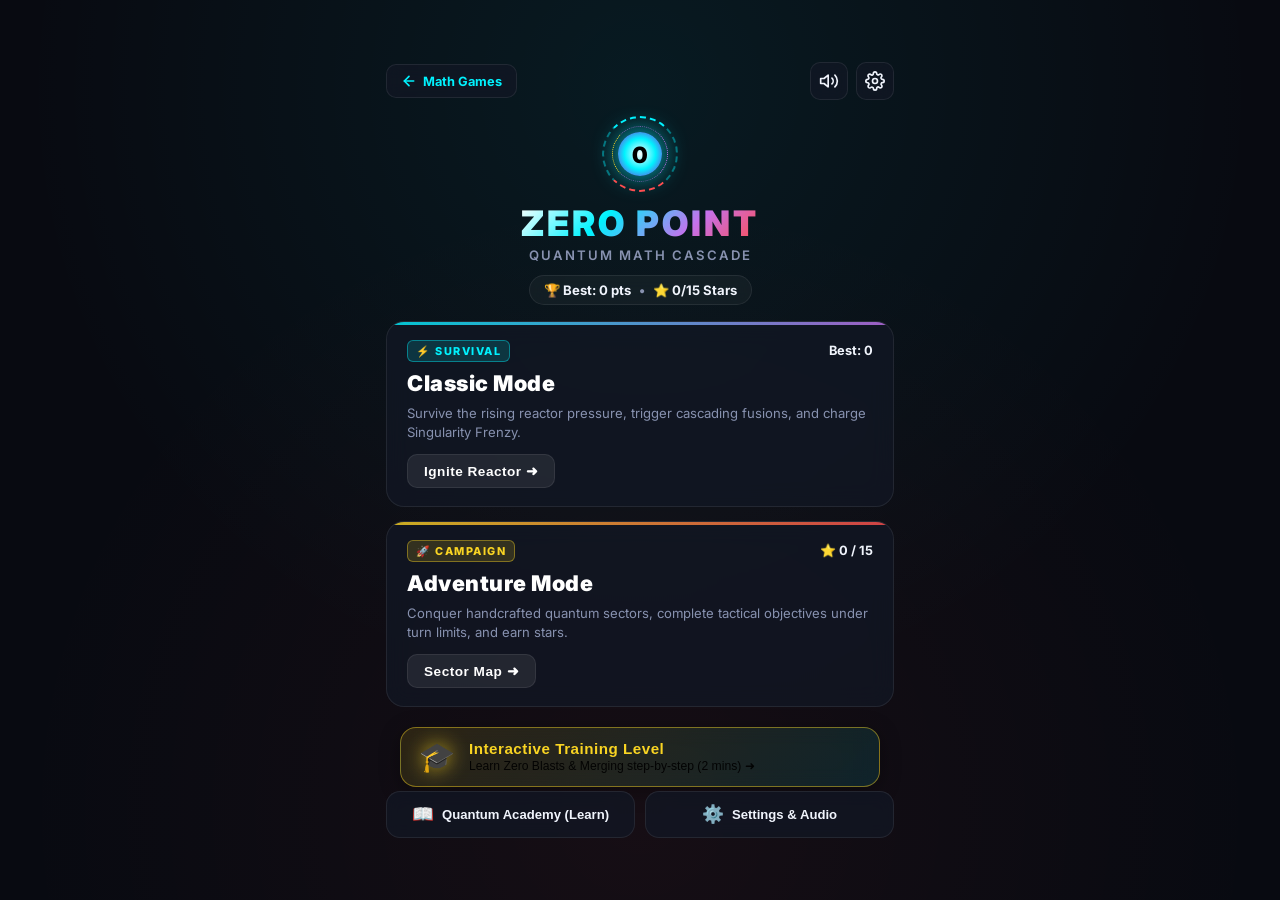
==== zero-point/index.html @ ff1780ac "Add interactive step-by-step tutorial level and entry points" ====
<!DOCTYPE html>
<html lang="en">
<head>
    <meta charset="UTF-8">
    <meta name="viewport" content="width=device-width, initial-scale=1.0, maximum-scale=1.0, user-scalable=no">
    <title>ZERO POINT — Quantum Math Cascade</title>
    <link rel="stylesheet" href="style.css">
    <link rel="preconnect" href="https://fonts.googleapis.com">
    <link rel="preconnect" href="https://fonts.gstatic.com" crossorigin>
    <link href="https://fonts.googleapis.com/css2?family=Inter:wght@400;600;700;800;900&display=swap" rel="stylesheet">
</head>
<body>
    <div id="game-root">
        <!-- ========================================== -->
        <!-- SCREEN 1: HOME (Title Gateway & Mode Select) -->
        <!-- ========================================== -->
        <section id="screen-home" class="screen-view active">
            <header class="home-topbar">
                <a href="../index.html" class="btn-portal" title="Return to All Math Games">
                    <svg width="16" height="16" viewBox="0 0 24 24" fill="none" stroke="currentColor" stroke-width="2.5" stroke-linecap="round" stroke-linejoin="round">
                        <line x1="19" y1="12" x2="5" y2="12"></line>
                        <polyline points="12 19 5 12 12 5"></polyline>
                    </svg>
                    <span>Math Games</span>
                </a>
                <div class="home-top-controls">
                    <button id="btn-home-sound" class="btn-icon" aria-label="Toggle Sound" title="Sound Mute/Unmute">
                        <svg class="icon-sound-on" width="20" height="20" viewBox="0 0 24 24" fill="none" stroke="currentColor" stroke-width="2" stroke-linecap="round" stroke-linejoin="round">
                            <polygon points="11 5 6 9 2 9 2 15 6 15 11 19 11 5"></polygon>
                            <path d="M19.07 4.93a10 10 0 0 1 0 14.14M15.54 8.46a5 5 0 0 1 0 7.07"></path>
                        </svg>
                        <svg class="icon-sound-off" width="20" height="20" viewBox="0 0 24 24" fill="none" stroke="currentColor" stroke-width="2" stroke-linecap="round" stroke-linejoin="round" style="display: none;">
                            <polygon points="11 5 6 9 2 9 2 15 6 15 11 19 11 5"></polygon>
                            <line x1="23" y1="9" x2="17" y2="15"></line>
                            <line x1="17" y1="9" x2="23" y2="15"></line>
                        </svg>
                    </button>
                    <button id="btn-home-settings" class="btn-icon" aria-label="Settings" title="Settings">
                        <svg width="20" height="20" viewBox="0 0 24 24" fill="none" stroke="currentColor" stroke-width="2" stroke-linecap="round" stroke-linejoin="round">
                            <circle cx="12" cy="12" r="3"></circle>
                            <path d="M19.4 15a1.65 1.65 0 0 0 .33 1.82l.06.06a2 2 0 0 1 0 2.83 2 2 0 0 1-2.83 0l-.06-.06a1.65 1.65 0 0 0-1.82-.33 1.65 1.65 0 0 0-1 1.51V21a2 2 0 0 1-2 2 2 2 0 0 1-2-2v-.09A1.65 1.65 0 0 0 9 19.4a1.65 1.65 0 0 0-1.82.33l-.06.06a2 2 0 0 1-2.83 0 2 2 0 0 1 0-2.83l.06-.06a1.65 1.65 0 0 0 .33-1.82 1.65 1.65 0 0 0-1.51-1H3a2 2 0 0 1-2-2 2 2 0 0 1 2-2h.09A1.65 1.65 0 0 0 4.6 9a1.65 1.65 0 0 0-.33-1.82l-.06-.06a2 2 0 0 1 0-2.83 2 2 0 0 1 2.83 0l.06.06a1.65 1.65 0 0 0 1.82.33H9a1.65 1.65 0 0 0 1-1.51V3a2 2 0 0 1 2-2 2 2 0 0 1 2 2v.09a1.65 1.65 0 0 0 1 1.51 1.65 1.65 0 0 0 1.82-.33l.06-.06a2 2 0 0 1 2.83 0 2 2 0 0 1 0 2.83l-.06.06a1.65 1.65 0 0 0-.33 1.82V9a1.65 1.65 0 0 0 1.51 1H21a2 2 0 0 1 2 2 2 2 0 0 1-2 2h-.09a1.65 1.65 0 0 0-1.51 1z"></path>
                        </svg>
                    </button>
                </div>
            </header>

            <div class="home-hero">
                <div class="reactor-core-orb">
                    <div class="orb-ring ring-1"></div>
                    <div class="orb-ring ring-2"></div>
                    <div class="orb-core">0</div>
                </div>
                <h1 class="home-title">ZERO POINT</h1>
                <p class="home-tagline">Quantum Math Cascade</p>
                <div class="career-pill">
                    <span id="home-best-pill">🏆 Best: 0 pts</span>
                    <span class="pill-divider">•</span>
                    <span id="home-stars-pill">⭐ 0/15 Stars</span>
                </div>
            </div>

            <!-- Mode Selection Cards -->
            <div class="mode-cards-container">
                <div class="mode-card mode-classic" id="card-play-classic">
                    <div class="mode-header">
                        <span class="mode-badge badge-classic">⚡ SURVIVAL</span>
                        <span id="home-card-highscore" class="mode-stat">Best: 0</span>
                    </div>
                    <h2 class="mode-title">Classic Mode</h2>
                    <p class="mode-desc">Survive the rising reactor pressure, trigger cascading fusions, and charge Singularity Frenzy.</p>
                    <button class="btn-mode-action">Ignite Reactor ➜</button>
                </div>

                <div class="mode-card mode-adventure" id="card-play-adventure">
                    <div class="mode-header">
                        <span class="mode-badge badge-adventure">🚀 CAMPAIGN</span>
                        <span id="home-card-stars" class="mode-stat">⭐ 0 / 15</span>
                    </div>
                    <h2 class="mode-title">Adventure Mode</h2>
                    <p class="mode-desc">Conquer handcrafted quantum sectors, complete tactical objectives under turn limits, and earn stars.</p>
                    <button class="btn-mode-action">Sector Map ➜</button>
                </div>
            </div>

            <!-- Interactive Tutorial Banner -->
            <button id="btn-home-tutorial" class="btn-tutorial-banner">
                <span class="tutorial-banner-icon">🎓</span>
                <div class="tutorial-banner-text">
                    <span class="tutorial-banner-title">Interactive Training Level</span>
                    <span class="tutorial-banner-sub">Learn Zero Blasts & Merging step-by-step (2 mins) ➜</span>
                </div>
            </button>

            <!-- Secondary Actions -->
            <div class="home-bottom-actions">
                <button id="btn-open-codex" class="btn-nav">
                    <span class="btn-nav-icon">📖</span>
                    <span>Quantum Academy (Learn)</span>
                </button>
                <button id="btn-open-settings" class="btn-nav">
                    <span class="btn-nav-icon">⚙️</span>
                    <span>Settings & Audio</span>
                </button>
            </div>
        </section>

        <!-- ========================================== -->
        <!-- SCREEN 2: ADVENTURE MODE (Sector & Levels) -->
        <!-- ========================================== -->
        <section id="screen-adventure-map" class="screen-view">
            <header class="adv-header">
                <button id="btn-adv-to-home" class="btn-icon" title="Back to Home">
                    <svg width="20" height="20" viewBox="0 0 24 24" fill="none" stroke="currentColor" stroke-width="2.5" stroke-linecap="round" stroke-linejoin="round">
                        <line x1="19" y1="12" x2="5" y2="12"></line>
                        <polyline points="12 19 5 12 12 5"></polyline>
                    </svg>
                </button>
                <div class="adv-title-group">
                    <span class="adv-sector-badge">CAMPAIGN MAP</span>
                    <h2>Sector 1: Subatomic Genesis</h2>
                </div>
                <div class="adv-total-stars" id="adv-header-stars">⭐ 0 / 15</div>
            </header>

            <div class="levels-scroll-container">
                <div class="levels-grid" id="adventure-levels-grid">
                    <!-- Populated dynamically by game.js -->
                </div>
            </div>
        </section>

        <!-- ========================================== -->
        <!-- SCREEN 3: GAMEPLAY ARENA (Classic/Adventure)-->
        <!-- ========================================== -->
        <section id="screen-game" class="screen-view">
            <div id="app">
                <!-- Header -->
                <header>
                    <div class="brand">
                        <h1 id="game-mode-display">ZERO POINT</h1>
                        <span class="tagline" id="game-mode-sub">Quantum Math Cascade</span>
                    </div>
                    <div class="header-controls">
                        <button id="btn-pause" class="btn-icon" aria-label="Pause Game" title="Pause Game [Esc]">
                            <svg width="20" height="20" viewBox="0 0 24 24" fill="none" stroke="currentColor" stroke-width="2" stroke-linecap="round" stroke-linejoin="round">
                                <rect x="6" y="4" width="4" height="16"></rect>
                                <rect x="14" y="4" width="4" height="16"></rect>
                            </svg>
                        </button>
                        <button id="btn-sound" class="btn-icon" aria-label="Toggle Sound" title="Sound Mute/Unmute">
                            <svg class="icon-sound-on" width="20" height="20" viewBox="0 0 24 24" fill="none" stroke="currentColor" stroke-width="2" stroke-linecap="round" stroke-linejoin="round">
                                <polygon points="11 5 6 9 2 9 2 15 6 15 11 19 11 5"></polygon>
                                <path d="M19.07 4.93a10 10 0 0 1 0 14.14M15.54 8.46a5 5 0 0 1 0 7.07"></path>
                            </svg>
                            <svg class="icon-sound-off" width="20" height="20" viewBox="0 0 24 24" fill="none" stroke="currentColor" stroke-width="2" stroke-linecap="round" stroke-linejoin="round" style="display: none;">
                                <polygon points="11 5 6 9 2 9 2 15 6 15 11 19 11 5"></polygon>
                                <line x1="23" y1="9" x2="17" y2="15"></line>
                                <line x1="17" y1="9" x2="23" y2="15"></line>
                            </svg>
                        </button>
                        <button id="btn-fullscreen" class="btn-icon" aria-label="Toggle Fullscreen" title="Toggle Fullscreen / Expand">
                            <svg id="icon-expand" width="20" height="20" viewBox="0 0 24 24" fill="none" stroke="currentColor" stroke-width="2" stroke-linecap="round" stroke-linejoin="round">
                                <path d="M8 3H5a2 2 0 0 0-2 2v3m18 0V5a2 2 0 0 0-2-2h-3m0 18h3a2 2 0 0 0 2-2v-3M3 16v3a2 2 0 0 0 2 2h3"></path>
                            </svg>
                            <svg id="icon-compress" width="20" height="20" viewBox="0 0 24 24" fill="none" stroke="currentColor" stroke-width="2" stroke-linecap="round" stroke-linejoin="round" style="display: none;">
                                <path d="M8 3v3a2 2 0 0 1-2 2H3m18 0h-3a2 2 0 0 1-2-2V3m0 18v-3a2 2 0 0 1 2-2h3M3 16h3a2 2 0 0 1 2 2v3"></path>
                            </svg>
                        </button>
                        <button id="btn-restart" class="btn-icon" aria-label="Restart Game" title="Restart">
                            <svg width="20" height="20" viewBox="0 0 24 24" fill="none" stroke="currentColor" stroke-width="2" stroke-linecap="round" stroke-linejoin="round">
                                <polyline points="23 4 23 10 17 10"></polyline>
                                <polyline points="1 20 1 14 7 14"></polyline>
                                <path d="M3.51 9a9 9 0 0 1 14.85-3.36L23 10M1 14l4.64 4.36A9 9 0 0 0 20.49 15"></path>
                            </svg>
                        </button>
                    </div>
                </header>

                <!-- Stats Bar -->
                <div class="stats-bar">
                    <div class="stat-pill">
                        <span class="label">Score</span>
                        <span id="score-val" class="value">0</span>
                    </div>
                    <div class="stat-pill" id="stat-pill-best">
                        <span class="label" id="best-label">Best</span>
                        <span id="best-val" class="value">0</span>
                    </div>
                    <div class="stat-pill combo">
                        <span class="label">Cascade</span>
                        <span id="combo-val" class="value">1x</span>
                    </div>
                </div>

                <!-- Overdrive / Singularity Frenzy Bar -->
                <div class="overdrive-container" id="overdrive-container">
                    <div class="overdrive-header">
                        <span class="overdrive-label">⚡ Singularity Overdrive</span>
                        <span id="overdrive-percent" class="overdrive-percent">0%</span>
                    </div>
                    <div class="overdrive-bar-track">
                        <div id="overdrive-fill" class="overdrive-bar-fill"></div>
                    </div>
                    <button id="btn-overdrive" class="btn-overdrive-ready" style="display: none;">
                        🔥 UNLEASH OVERDRIVE [F] 🔥
                    </button>
                </div>

                <!-- Tutorial Step Card (Shown in Tutorial Mode) -->
                <div class="tutorial-card" id="tutorial-card" style="display: none;">
                    <div class="tutorial-header">
                        <span class="tutorial-badge" id="tutorial-step-badge">STEP 1 / 4</span>
                        <span class="tutorial-tag">🎓 ACADEMY TRAINING</span>
                    </div>
                    <div class="tutorial-title" id="tutorial-title">Opposites Cancel to Zero</div>
                    <div class="tutorial-desc" id="tutorial-desc">Drop your <strong>-3</strong> orb onto the <strong>+3</strong> tile in Column 3 to trigger a Zero Blast!</div>
                </div>

                <!-- Adventure Mode Objective Bar (Shown in Adventure Mode) -->
                <div class="adventure-objective-card" id="adventure-objective-card" style="display: none;">
                    <div class="adv-obj-header">
                        <span class="adv-obj-badge">🎯 SECTOR OBJECTIVE</span>
                        <span class="adv-obj-stars" id="adv-obj-stars">☆☆☆</span>
                    </div>
                    <div class="adv-obj-desc-row">
                        <span class="adv-obj-desc" id="adv-obj-desc">Trigger 3 Zero Blasts (Cancel to Zero)</span>
                        <span class="adv-obj-progress" id="adv-obj-progress">0 / 3</span>
                    </div>
                    <div class="adv-obj-track">
                        <div class="adv-obj-fill" id="adv-obj-fill" style="width: 0%;"></div>
                    </div>
                </div>

                <!-- In-Run Tactical Bounty Card (Shown in Classic Mode) -->
                <div class="bounty-card" id="bounty-card">
                    <div class="bounty-header">
                        <div class="bounty-title-group">
                            <span class="bounty-badge">🎯 TACTICAL BOUNTY</span>
                            <span class="bounty-name" id="bounty-name">Supernova Forge</span>
                        </div>
                        <div class="bounty-reward" id="bounty-reward">
                            +1,200 pts • ⚡ +1 Swap
                        </div>
                    </div>
                    <div class="bounty-desc-row">
                        <span class="bounty-desc" id="bounty-desc">Detonate a ±4 or higher Cross Laser</span>
                        <span class="bounty-progress-text" id="bounty-progress-text">0 / 1</span>
                    </div>
                    <div class="bounty-progress-track">
                        <div class="bounty-progress-fill" id="bounty-progress-fill" style="width: 0%;"></div>
                    </div>
                </div>

                <!-- Tactical HUD (Hold slot & Swap Tokens & Queue preview & Rise countdown) -->
                <div class="tactical-hud">
                    <div class="hold-section">
                        <span class="tactical-label">Hold [C]</span>
                        <div id="hold-slot" class="slot hold-slot" title="Click or Press 'C' to Swap Held Orb">
                            <span id="hold-text">-</span>
                        </div>
                    </div>

                    <div class="swap-section">
                        <span class="tactical-label">Swap [S]</span>
                        <div id="btn-swap-token" class="slot swap-slot" title="Click or Press 'S' to enter Quantum Tile Swap Mode">
                            <span id="swap-token-count" class="swap-token-text">⚡ 1</span>
                        </div>
                    </div>

                    <div class="turn-counter">
                        <span class="tactical-label" id="turn-counter-label">Rising In</span>
                        <span id="rise-counter" class="counter-ring">5 Drops</span>
                    </div>

                    <div class="queue-section">
                        <span class="tactical-label">Next</span>
                        <div class="queue-preview">
                            <div id="next-slot-1" class="slot next-slot"></div>
                            <div id="next-slot-2" class="slot next-slot"></div>
                        </div>
                    </div>
                </div>

                <!-- Canvas Game Arena -->
                <div class="canvas-wrapper" id="canvas-container">
                    <div id="swap-banner" class="swap-banner" style="display: none;">
                        <span>⚡ QUANTUM SWAP: Tap 2 adjacent tiles to swap &bull; [Esc] cancel</span>
                    </div>
                    <canvas id="game-canvas"></canvas>
                </div>

                <!-- Controls Hint -->
                <div class="controls-bar">
                    <span class="desktop-hint">🖱️ Move mouse / [←][→] &bull; Click/[Space] drop &bull; [C] hold &bull; [S] swap &bull; [F] frenzy</span>
                    <div class="touch-action-buttons">
                        <button id="btn-touch-hold" class="action-btn">Hold [C]</button>
                        <button id="btn-touch-swap" class="action-btn btn-swap">⚡ Swap (1)</button>
                        <button id="btn-touch-frenzy" class="action-btn" style="display: none; background: linear-gradient(135deg, var(--purple), var(--gold)); color: #000; font-weight: 900;">🔥 Frenzy!</button>
                        <button id="btn-touch-drop" class="action-btn btn-primary">Drop Orb</button>
                    </div>
                </div>
            </div>
        </section>

        <!-- ========================================== -->
        <!-- SCREEN 4: QUANTUM CODEX (Learn & Academy)  -->
        <!-- ========================================== -->
        <section id="screen-codex" class="screen-view">
            <header class="codex-header">
                <button id="btn-codex-to-home" class="btn-icon" title="Back to Menu">
                    <svg width="20" height="20" viewBox="0 0 24 24" fill="none" stroke="currentColor" stroke-width="2.5" stroke-linecap="round" stroke-linejoin="round">
                        <line x1="19" y1="12" x2="5" y2="12"></line>
                        <polyline points="12 19 5 12 12 5"></polyline>
                    </svg>
                </button>
                <div class="codex-title-group">
                    <span class="codex-badge">FIELD MANUAL</span>
                    <h2>Quantum Academy & Codex</h2>
                </div>
                <div style="width: 38px;"></div>
            </header>

            <!-- Navigation Tabs -->
            <div class="codex-tabs">
                <button class="codex-tab active" data-tab="annihilation">1. Zero Blast</button>
                <button class="codex-tab" data-tab="synthesis">2. Merge & Double</button>
                <button class="codex-tab" data-tab="specials">3. Special Orbs</button>
                <button class="codex-tab" data-tab="tactics">4. Tactics</button>
            </div>

            <!-- Hands-on Training Link -->
            <div class="codex-training-cta">
                <span class="cta-text">Prefer learning by doing?</span>
                <button id="btn-codex-tutorial" class="btn-tutorial-pill">🎓 Play Hands-on Tutorial ➜</button>
            </div>

            <!-- Tab 1: Zero Blast (Cancel to Zero) -->
            <div class="codex-tab-content active" id="tab-annihilation">
                <div class="codex-card">
                    <div class="codex-hero-demo">
                        <span class="codex-orb cyan">+3</span>
                        <span class="codex-op">+</span>
                        <span class="codex-orb coral">-3</span>
                        <span class="codex-op">=</span>
                        <span class="codex-orb zero">0 💥</span>
                    </div>
                    <h3>Opposites Cancel to Zero</h3>
                    <p>Every dropped number is positive cyan (<code>+N</code>) or negative coral (<code>-N</code>). When two opposite numbers touch (like <code>+3</code> and <code>-3</code>), they add up to 0, cancel out, and detonate a <strong>Zero Blast</strong>!</p>
                </div>

                <div class="codex-card">
                    <h3>Zero Blast Power Levels</h3>
                    <div class="tier-row">
                        <span class="tier-pill tier-1">±1</span>
                        <span><strong>Micro Pop:</strong> Basic single-cell clear.</span>
                    </div>
                    <div class="tier-row">
                        <span class="tier-pill tier-2">±2</span>
                        <span><strong>Shockwave:</strong> High-impact wave that cracks nearby Dark Matter blocks.</span>
                    </div>
                    <div class="tier-row">
                        <span class="tier-pill tier-3">±4</span>
                        <span><strong>Cross Laser:</strong> Fires intense laser beams across the entire row and column!</span>
                    </div>
                    <div class="tier-row">
                        <span class="tier-pill tier-4">±8+</span>
                        <span><strong>Supernova:</strong> Obliterates a massive 3&times;3 area and awards a bonus Swap Token!</span>
                    </div>
                </div>
            </div>

            <!-- Tab 2: Merge & Double -->
            <div class="codex-tab-content" id="tab-synthesis">
                <div class="codex-card">
                    <div class="codex-hero-demo">
                        <span class="codex-orb cyan">+2</span>
                        <span class="codex-op">+</span>
                        <span class="codex-orb cyan">+2</span>
                        <span class="codex-op">=</span>
                        <span class="codex-orb cyan large">+4 ✨</span>
                    </div>
                    <h3>Same Numbers Merge & Double</h3>
                    <p>Touching identical numbers combine together and double in value (<code>+2 & +2 = +4</code>, <code>+4 & +4 = +8</code>, <code>-3 & -3 = -6</code>). Merge larger numbers to craft monster Cross Lasers and Supernovas!</p>
                </div>

                <div class="codex-card">
                    <h3>Chain Reaction Cascades</h3>
                    <p>When tiles fall into empty spaces after a match, any new matches trigger cascading combos (<code>2x, 3x, 4x...</code>), multiplying your score and quickly recharging your Swap Tokens!</p>
                </div>
            </div>

            <!-- Tab 3: Special Orbs -->
            <div class="codex-tab-content" id="tab-specials">
                <div class="codex-specials-grid">
                    <div class="special-card">
                        <span class="special-icon purple">±</span>
                        <div>
                            <h4>[±] Flip Sign</h4>
                            <p>Flips a number between positive and negative (e.g. turns +4 into -4), allowing you to immediately cancel an opposite number to zero.</p>
                        </div>
                    </div>
                    <div class="special-card">
                        <span class="special-icon cyan">÷2</span>
                        <div>
                            <h4>[÷2] Halve (Split)</h4>
                            <p>Cuts a number in half (e.g. 8 becomes 4), perfect for matching smaller numbers on the board.</p>
                        </div>
                    </div>
                    <div class="special-card">
                        <span class="special-icon gold">×2</span>
                        <div>
                            <h4>[×2] Double Up</h4>
                            <p>Doubles a tile's number (e.g. 4 becomes 8), accelerating your path to high-tier Supernovas.</p>
                        </div>
                    </div>
                    <div class="special-card">
                        <span class="special-icon purple">0</span>
                        <div>
                            <h4>[0] Core Bomb</h4>
                            <p>Clears a 3&times;3 area of tiles, destroying obstacles and dark matter in its crater.</p>
                        </div>
                    </div>
                    <div class="special-card">
                        <span class="special-icon gold">⚫</span>
                        <div>
                            <h4>⚫ Black Hole (Frenzy)</h4>
                            <p>Unleashed during Frenzy: Gravitationally crushes and clears an entire column from top to bottom.</p>
                        </div>
                    </div>
                    <div class="special-card">
                        <span class="special-icon coral">💥</span>
                        <div>
                            <h4>💥 Mega Nuke (Frenzy)</h4>
                            <p>Deploys a devastating 3&times;3 high-yield explosion across the board.</p>
                        </div>
                    </div>
                </div>
            </div>

            <!-- Tab 4: Tactics -->
            <div class="codex-tab-content" id="tab-tactics">
                <div class="codex-card">
                    <h3>⚡ Quantum Swap Tokens</h3>
                    <p>Press <strong>[S]</strong> or tap the Swap button to enter Swap Mode. Select any two adjacent tiles to swap their positions on the grid. Use this to ignite trapped combinations or escape containment breaches!</p>
                </div>
                <div class="codex-card">
                    <h3>📦 Hold Slot [C]</h3>
                    <p>Don't want to drop the current orb right now? Press <strong>[C]</strong> or click the Hold slot to store it for later and retrieve your previously held orb.</p>
                </div>
                <div class="codex-card">
                    <h3>🎯 Tactical Bounties</h3>
                    <p>In Classic Mode, in-run bounties appear at the top. Fulfilling these mini-missions awards thousands of bonus points and free Quantum Swap Tokens!</p>
                </div>
            </div>

            <div class="codex-bottom">
                <button id="btn-codex-close" class="btn-large">Return to Menu</button>
            </div>
        </section>

        <!-- ========================================== -->
        <!-- MODAL: IN-GAME PAUSE                       -->
        <!-- ========================================== -->
        <div id="modal-pause" class="overlay">
            <div class="modal-card pause-card">
                <div class="modal-header">
                    <h2>REACTOR SUSPENDED</h2>
                    <span class="pause-badge">PAUSED</span>
                </div>
                <div class="pause-summary" id="pause-mode-summary">
                    <p class="pause-info">Mode: <strong id="pause-mode-name">Classic Survival</strong></p>
                    <p class="pause-detail" id="pause-mode-detail">Score: 0 • Combo: 1x</p>
                </div>
                <div class="pause-actions">
                    <button id="btn-pause-resume" class="btn-large btn-primary">Resume [Esc]</button>
                    <button id="btn-pause-restart" class="btn-large btn-secondary">Restart Run</button>
                    <button id="btn-pause-codex" class="btn-large btn-secondary">Quantum Academy (Help)</button>
                    <button id="btn-pause-settings" class="btn-large btn-secondary">Settings</button>
                    <button id="btn-pause-quit" class="btn-large btn-danger">Exit to Main Menu</button>
                </div>
            </div>
        </div>

        <!-- ========================================== -->
        <!-- MODAL: ADVENTURE LEVEL VICTORY             -->
        <!-- ========================================== -->
        <div id="modal-victory" class="overlay">
            <div class="modal-card victory-card">
                <div class="victory-header">
                    <span class="victory-badge">MISSION SUCCESS</span>
                    <h2 id="victory-title">Sector 01 Cleared!</h2>
                </div>

                <div class="victory-stars-row" id="victory-stars-container">
                    <span class="vic-star active">⭐</span>
                    <span class="vic-star active">⭐</span>
                    <span class="vic-star active">⭐</span>
                </div>

                <div class="victory-stats-grid">
                    <div class="vic-stat-card">
                        <span class="label">Final Score</span>
                        <span id="vic-score" class="num">4,850</span>
                    </div>
                    <div class="vic-stat-card">
                        <span class="label">Drops Used</span>
                        <span id="vic-drops" class="num">8 / 15</span>
                    </div>
                    <div class="vic-stat-card">
                        <span class="label">Drops Bonus</span>
                        <span id="vic-bonus" class="num">+1,400</span>
                    </div>
                    <div class="vic-stat-card">
                        <span class="label">Max Cascade</span>
                        <span id="vic-cascade" class="num">3x</span>
                    </div>
                </div>

                <div class="victory-actions">
                    <button id="btn-vic-next" class="btn-large btn-primary">Next Sector ➜</button>
                    <button id="btn-vic-replay" class="btn-large btn-secondary">Replay Sector 🔄</button>
                    <button id="btn-vic-map" class="btn-large btn-secondary">Sector Map 🗺️</button>
                </div>
            </div>
        </div>

        <!-- ========================================== -->
        <!-- MODAL: SETTINGS                            -->
        <!-- ========================================== -->
        <div id="modal-settings" class="overlay">
            <div class="modal-card settings-card">
                <div class="modal-header">
                    <h2>QUANTUM SETTINGS</h2>
                    <button id="btn-close-settings" class="btn-close">&times;</button>
                </div>

                <div class="settings-group">
                    <h3>Audio & Sound</h3>
                    <div class="setting-row">
                        <div class="setting-label">
                            <strong>Sound Effects</strong>
                            <p>Collisions, lasers, fusions, and blasts</p>
                        </div>
                        <label class="toggle-switch">
                            <input type="checkbox" id="setting-sfx-toggle" checked>
                            <span class="toggle-slider"></span>
                        </label>
                    </div>

                    <div class="setting-row">
                        <div class="setting-label">
                            <strong>Ambient Sci-Fi Drone</strong>
                            <p>Procedural space synthesizer audio</p>
                        </div>
                        <label class="toggle-switch">
                            <input type="checkbox" id="setting-bgm-toggle" checked>
                            <span class="toggle-slider"></span>
                        </label>
                    </div>
                </div>

                <div class="settings-group">
                    <h3>Visuals & Feel</h3>
                    <div class="setting-row">
                        <div class="setting-label">
                            <strong>Screen Shake</strong>
                            <p>Haptic camera rumble on heavy detonations</p>
                        </div>
                        <select id="setting-shake-select" class="setting-select">
                            <option value="high" selected>Full (Exciting)</option>
                            <option value="mild">Mild</option>
                            <option value="off">Off (Reduced Motion)</option>
                        </select>
                    </div>
                </div>

                <div class="settings-group">
                    <h3>Career Data</h3>
                    <div class="setting-row">
                        <div class="setting-label">
                            <strong>Reset Progress</strong>
                            <p>Clear stars, unlocked levels, and high scores</p>
                        </div>
                        <button id="btn-reset-data" class="btn-danger-small">Reset All Data</button>
                    </div>
                </div>

                <button id="btn-settings-save" class="btn-large">Save & Close</button>
            </div>
        </div>

        <!-- ========================================== -->
        <!-- MODAL: GAME OVER (Classic Containment Breach)-->
        <!-- ========================================== -->
        <div id="modal-gameover" class="overlay">
            <div class="modal-card" style="text-align: center;">
                <h2 style="font-size: 1.8rem; color: var(--danger);">CONTAINMENT BREACH</h2>
                <p style="color: var(--text-muted);">The reactor exceeded critical threshold capacity!</p>

                <div class="game-over-stats">
                    <div class="game-over-card">
                        <span class="label">Final Score</span>
                        <div id="go-score" class="num">0</div>
                    </div>
                    <div class="game-over-card">
                        <span class="label">Best Score</span>
                        <div id="go-best" class="num">0</div>
                    </div>
                    <div class="game-over-card">
                        <span class="label">Max Cascade</span>
                        <div id="go-cascade" class="num">1x</div>
                    </div>
                    <div class="game-over-card">
                        <span class="label">Zero Points Triggered</span>
                        <div id="go-zeroes" class="num">0</div>
                    </div>
                </div>

                <div class="game-over-actions">
                    <button id="btn-play-again" class="btn-large btn-primary">Reignite Reactor</button>
                    <button id="btn-go-menu" class="btn-large btn-secondary">Return to Menu</button>
                </div>
            </div>
        </div>
    </div>

    <!-- Scripts -->
    <script src="audio.js"></script>
    <script src="game.js"></script>
</body>
</html>
---- zero-point/style.css ----
:root {
    --bg-main: #080a11;
    --bg-card: rgba(18, 23, 37, 0.75);
    --border-color: rgba(255, 255, 255, 0.08);
    --cyan: #00f2fe;
    --cyan-glow: rgba(0, 242, 254, 0.4);
    --orange: #ff4e50;
    --orange-glow: rgba(255, 78, 80, 0.4);
    --purple: #c471ed;
    --gold: #f9d423;
    --text-primary: #f0f4fc;
    --text-muted: #8892b0;
    --danger: #ff2a5f;
    --danger-glow: rgba(255, 42, 95, 0.5);
    --font-stack: 'Inter', -apple-system, BlinkMacSystemFont, 'Segoe UI', Roboto, sans-serif;
}

* {
    box-sizing: border-box;
    margin: 0;
    padding: 0;
    user-select: none;
    -webkit-user-select: none;
    touch-action: manipulation;
}

body {
    background-color: var(--bg-main);
    color: var(--text-primary);
    font-family: var(--font-stack);
    min-height: 100vh;
    display: flex;
    justify-content: center;
    align-items: center;
    overflow-x: hidden;
    background-image: 
        radial-gradient(circle at 50% 10%, rgba(0, 242, 254, 0.07) 0%, transparent 60%),
        radial-gradient(circle at 50% 90%, rgba(255, 78, 80, 0.06) 0%, transparent 60%);
}

#game-root {
    width: 100%;
    min-height: 100vh;
    display: flex;
    justify-content: center;
    align-items: center;
    position: relative;
    padding: 8px 0;
}

.screen-view {
    display: none;
    width: 100%;
    max-width: 540px;
    padding: 12px 16px;
    flex-direction: column;
    align-items: center;
    opacity: 0;
    transform: scale(0.97);
    transition: opacity 0.25s ease, transform 0.25s cubic-bezier(0.16, 1, 0.3, 1);
}

.screen-view.active {
    display: flex;
    opacity: 1;
    transform: scale(1);
}

#app {
    display: flex;
    flex-direction: column;
    align-items: center;
    width: 100%;
    max-width: 520px;
    gap: 12px;
}

/* Header */
header {
    width: 100%;
    display: flex;
    justify-content: space-between;
    align-items: center;
}

.brand {
    display: flex;
    flex-direction: column;
}

.brand h1 {
    font-size: 1.6rem;
    font-weight: 900;
    letter-spacing: 2px;
    background: linear-gradient(135deg, var(--cyan) 0%, var(--purple) 50%, var(--orange) 100%);
    -webkit-background-clip: text;
    -webkit-text-fill-color: transparent;
    text-transform: uppercase;
}

.tagline {
    font-size: 0.72rem;
    color: var(--text-muted);
    letter-spacing: 1px;
    text-transform: uppercase;
}

.header-controls {
    display: flex;
    gap: 8px;
}

.btn-icon {
    background: var(--bg-card);
    border: 1px solid var(--border-color);
    color: var(--text-primary);
    width: 38px;
    height: 38px;
    border-radius: 10px;
    display: flex;
    align-items: center;
    justify-content: center;
    cursor: pointer;
    transition: all 0.2s ease;
    backdrop-filter: blur(8px);
}

.btn-icon:hover {
    border-color: var(--cyan);
    box-shadow: 0 0 12px var(--cyan-glow);
    transform: translateY(-1px);
}

/* Stats HUD */
.stats-bar {
    width: 100%;
    display: grid;
    grid-template-columns: 1fr 1fr 1.2fr;
    gap: 8px;
}

.stat-pill {
    background: var(--bg-card);
    border: 1px solid var(--border-color);
    border-radius: 12px;
    padding: 8px 12px;
    display: flex;
    flex-direction: column;
    align-items: center;
    backdrop-filter: blur(8px);
}

.stat-pill .label {
    font-size: 0.65rem;
    color: var(--text-muted);
    letter-spacing: 1px;
    font-weight: 700;
    text-transform: uppercase;
}

.stat-pill .value {
    font-size: 1.2rem;
    font-weight: 800;
    color: var(--text-primary);
    font-variant-numeric: tabular-nums;
}

.stat-pill.combo .value {
    color: var(--gold);
    text-shadow: 0 0 10px rgba(249, 212, 35, 0.4);
}

/* Overdrive Singularity Frenzy Bar */
.overdrive-container {
    width: 100%;
    background: var(--bg-card);
    border: 1px solid var(--border-color);
    border-radius: 12px;
    padding: 8px 12px;
    display: flex;
    flex-direction: column;
    gap: 6px;
    backdrop-filter: blur(8px);
    transition: all 0.3s ease;
}

.overdrive-container.frenzy-active {
    border-color: var(--gold);
    box-shadow: 0 0 20px rgba(249, 212, 35, 0.4);
    animation: pulseBorder 1s infinite alternate;
}

@keyframes pulseBorder {
    0% { border-color: var(--purple); box-shadow: 0 0 15px rgba(196, 113, 237, 0.4); }
    100% { border-color: var(--gold); box-shadow: 0 0 25px rgba(249, 212, 35, 0.7); }
}

.overdrive-header {
    display: flex;
    justify-content: space-between;
    align-items: center;
}

.overdrive-label {
    font-size: 0.65rem;
    color: var(--text-muted);
    letter-spacing: 1px;
    font-weight: 800;
    text-transform: uppercase;
}

.overdrive-percent {
    font-size: 0.75rem;
    font-weight: 900;
    color: var(--cyan);
    font-variant-numeric: tabular-nums;
}

.overdrive-bar-track {
    width: 100%;
    height: 8px;
    background: rgba(0, 0, 0, 0.45);
    border-radius: 4px;
    overflow: hidden;
    position: relative;
    border: 1px solid rgba(255, 255, 255, 0.05);
}

.overdrive-bar-fill {
    height: 100%;
    width: 0%;
    background: linear-gradient(90deg, var(--cyan) 0%, var(--purple) 50%, var(--gold) 100%);
    border-radius: 4px;
    box-shadow: 0 0 10px rgba(0, 242, 254, 0.5);
    transition: width 0.25s ease-out;
}

.btn-overdrive-ready {
    width: 100%;
    background: linear-gradient(135deg, var(--purple) 0%, var(--gold) 100%);
    color: #000;
    font-weight: 900;
    font-size: 0.85rem;
    padding: 6px;
    border-radius: 8px;
    border: none;
    cursor: pointer;
    text-transform: uppercase;
    letter-spacing: 1px;
    animation: bounceButton 0.8s infinite alternate;
    box-shadow: 0 4px 15px rgba(249, 212, 35, 0.5);
}

@keyframes bounceButton {
    0% { transform: scale(0.98); filter: brightness(1); }
    100% { transform: scale(1.02); filter: brightness(1.2); }
}

/* Top Action HUD: Hold & Next Queue */
.tactical-hud {
    width: 100%;
    display: flex;
    justify-content: space-between;
    align-items: center;
    background: var(--bg-card);
    border: 1px solid var(--border-color);
    border-radius: 14px;
    padding: 8px 14px;
    backdrop-filter: blur(8px);
}

.hold-section, .queue-section {
    display: flex;
    align-items: center;
    gap: 10px;
}

.tactical-label {
    font-size: 0.65rem;
    color: var(--text-muted);
    font-weight: 800;
    letter-spacing: 1px;
    text-transform: uppercase;
}

.slot {
    width: 44px;
    height: 44px;
    border-radius: 10px;
    background: rgba(0, 0, 0, 0.35);
    border: 1px dashed var(--border-color);
    display: flex;
    align-items: center;
    justify-content: center;
    cursor: pointer;
    position: relative;
    transition: all 0.2s ease;
}

.slot:hover {
    border-color: var(--purple);
    box-shadow: 0 0 10px rgba(196, 113, 237, 0.3);
}

.hold-slot.active {
    border-style: solid;
    border-color: var(--purple);
}

/* Quantum Swap Slot */
.swap-section {
    display: flex;
    flex-direction: column;
    align-items: center;
    gap: 4px;
}

.swap-slot {
    border-color: rgba(0, 242, 254, 0.3);
    color: var(--cyan);
    font-weight: 900;
    font-size: 0.85rem;
}

.swap-slot:hover {
    border-color: var(--cyan);
    box-shadow: 0 0 10px var(--cyan-glow);
}

.swap-slot.has-tokens {
    border-style: solid;
    border-color: var(--cyan);
}

.swap-slot.swap-mode-active {
    background: rgba(0, 242, 254, 0.2);
    border-color: var(--gold);
    color: var(--gold);
    box-shadow: 0 0 14px rgba(255, 215, 0, 0.5);
    animation: pulseBorder 1.2s infinite ease-in-out;
}

/* Tactical Bounty Card */
.bounty-card {
    width: 100%;
    background: rgba(18, 23, 37, 0.7);
    border: 1px solid rgba(0, 242, 254, 0.2);
    border-radius: 12px;
    padding: 8px 12px;
    display: flex;
    flex-direction: column;
    gap: 4px;
    backdrop-filter: blur(8px);
    transition: all 0.25s ease;
}

.bounty-card.completed-flash {
    animation: bountyFlash 0.6s ease-out;
}

@keyframes bountyFlash {
    0% { transform: scale(1); filter: brightness(1); }
    50% { transform: scale(1.03); filter: brightness(1.8) drop-shadow(0 0 12px var(--gold)); border-color: var(--gold); }
    100% { transform: scale(1); filter: brightness(1); }
}

.bounty-header {
    display: flex;
    justify-content: space-between;
    align-items: center;
}

.bounty-title-group {
    display: flex;
    align-items: center;
    gap: 6px;
}

.bounty-badge {
    font-size: 0.6rem;
    font-weight: 800;
    color: var(--cyan);
    letter-spacing: 0.8px;
    background: rgba(0, 242, 254, 0.12);
    padding: 2px 6px;
    border-radius: 4px;
    border: 1px solid rgba(0, 242, 254, 0.25);
}

.bounty-name {
    font-size: 0.8rem;
    font-weight: 800;
    color: var(--text-primary);
}

.bounty-reward {
    font-size: 0.68rem;
    font-weight: 800;
    color: var(--gold);
    background: rgba(249, 212, 35, 0.12);
    padding: 2px 6px;
    border-radius: 4px;
    border: 1px solid rgba(249, 212, 35, 0.25);
}

.bounty-desc-row {
    display: flex;
    justify-content: space-between;
    align-items: center;
    font-size: 0.72rem;
    color: var(--text-muted);
}

.bounty-progress-text {
    font-weight: 800;
    color: var(--cyan);
}

.bounty-progress-track {
    width: 100%;
    height: 4px;
    background: rgba(0, 0, 0, 0.35);
    border-radius: 2px;
    overflow: hidden;
}

.bounty-progress-fill {
    height: 100%;
    background: linear-gradient(90deg, var(--cyan), var(--gold));
    transition: width 0.3s ease;
}

.queue-preview {
    display: flex;
    gap: 6px;
}

.turn-counter {
    display: flex;
    flex-direction: column;
    align-items: center;
}

.counter-ring {
    font-size: 0.85rem;
    font-weight: 800;
    color: var(--orange);
}

/* Canvas Container */
.canvas-wrapper {
    position: relative;
    width: 100%;
    aspect-ratio: 6 / 8.8;
    background: rgba(10, 14, 24, 0.85);
    border: 1px solid var(--border-color);
    border-radius: 16px;
    overflow: hidden;
    box-shadow: 0 16px 40px rgba(0, 0, 0, 0.6), inset 0 0 30px rgba(0, 0, 0, 0.4);
    touch-action: none;
}

.swap-banner {
    position: absolute;
    top: 8px;
    left: 8px;
    right: 8px;
    background: rgba(8, 12, 24, 0.92);
    border: 1px solid var(--gold);
    border-radius: 8px;
    padding: 6px 10px;
    font-size: 0.75rem;
    font-weight: 800;
    color: var(--gold);
    text-align: center;
    z-index: 20;
    box-shadow: 0 4px 16px rgba(0, 0, 0, 0.6);
    pointer-events: none;
    animation: bounceButton 2s infinite ease-in-out;
}

canvas {
    width: 100%;
    height: 100%;
    display: block;
}

/* Controls Hint / Touch Controls */
.controls-bar {
    width: 100%;
    display: flex;
    justify-content: space-between;
    align-items: center;
    font-size: 0.72rem;
    color: var(--text-muted);
    padding: 0 4px;
}

.touch-action-buttons {
    display: none;
    width: 100%;
    gap: 8px;
}

.action-btn {
    flex: 1;
    background: var(--bg-card);
    border: 1px solid var(--border-color);
    color: var(--text-primary);
    padding: 12px 6px;
    border-radius: 12px;
    font-weight: 700;
    font-size: 0.85rem;
    cursor: pointer;
    transition: all 0.2s;
    min-height: 44px;
    display: flex;
    align-items: center;
    justify-content: center;
}

.action-btn.btn-primary {
    background: linear-gradient(135deg, rgba(0, 242, 254, 0.2), rgba(196, 113, 237, 0.2));
    border-color: var(--cyan);
    color: var(--cyan);
}

.action-btn.btn-swap {
    background: rgba(0, 242, 254, 0.12);
    border-color: rgba(0, 242, 254, 0.35);
    color: var(--cyan);
}

.action-btn.btn-swap.swap-mode-active {
    background: rgba(255, 215, 0, 0.25);
    border-color: var(--gold);
    color: var(--gold);
    box-shadow: 0 0 12px rgba(255, 215, 0, 0.4);
}

.action-btn:active {
    transform: scale(0.97);
}

@media (pointer: coarse) {
    .touch-action-buttons {
        display: flex;
    }
    .desktop-hint {
        display: none;
    }
}

/* Fullscreen Mode */
#app.fullscreen-mode {
    max-width: 100vw;
    height: 100vh;
    padding: 6px 12px;
    gap: 6px;
    justify-content: space-between;
}

#app.fullscreen-mode .canvas-wrapper {
    flex: 1;
    max-height: calc(100vh - 230px);
    aspect-ratio: unset;
}

/* Mobile Responsiveness Improvements */
@media (max-width: 480px) {
    #app {
        padding: 6px 8px;
        gap: 6px;
        max-width: 100%;
    }

    .brand h1 {
        font-size: 1.35rem;
    }

    .stat-pill {
        padding: 4px 8px;
    }

    .stat-pill .value {
        font-size: 0.95rem;
    }

    .overdrive-container {
        padding: 4px 8px;
    }

    .bounty-card {
        padding: 6px 10px;
    }

    .tactical-hud {
        gap: 6px;
        padding: 4px 6px;
    }

    .slot {
        width: 38px;
        height: 38px;
    }

    .action-btn {
        padding: 10px 4px;
        font-size: 0.78rem;
    }
}

@media (max-height: 750px) {
    #app {
        gap: 4px;
        padding: 4px 6px;
    }

    .brand h1 {
        font-size: 1.25rem;
    }

    .bounty-card {
        padding: 4px 8px;
    }
}

/* Modals & Overlays */
.overlay {
    position: fixed;
    inset: 0;
    background: rgba(4, 6, 12, 0.85);
    backdrop-filter: blur(12px);
    display: flex;
    align-items: center;
    justify-content: center;
    z-index: 100;
    padding: 20px;
    opacity: 0;
    pointer-events: none;
    transition: opacity 0.25s ease;
}

.overlay.visible {
    opacity: 1;
    pointer-events: auto;
}

.modal-card {
    background: #111624;
    border: 1px solid var(--border-color);
    border-radius: 20px;
    width: 100%;
    max-width: 440px;
    padding: 28px;
    box-shadow: 0 24px 60px rgba(0, 0, 0, 0.8), 0 0 40px rgba(0, 242, 254, 0.1);
    display: flex;
    flex-direction: column;
    gap: 18px;
    max-height: 90vh;
    overflow-y: auto;
}

.modal-header {
    display: flex;
    justify-content: space-between;
    align-items: center;
}

.modal-header h2 {
    font-size: 1.4rem;
    font-weight: 800;
    background: linear-gradient(135deg, var(--cyan), var(--gold));
    -webkit-background-clip: text;
    -webkit-text-fill-color: transparent;
}

.btn-close {
    background: none;
    border: none;
    color: var(--text-muted);
    font-size: 1.4rem;
    cursor: pointer;
}

.guide-step {
    display: flex;
    gap: 14px;
    align-items: flex-start;
    background: rgba(255, 255, 255, 0.03);
    padding: 12px;
    border-radius: 12px;
    border: 1px solid rgba(255, 255, 255, 0.05);
}

.badge-demo {
    min-width: 50px;
    height: 50px;
    border-radius: 10px;
    display: flex;
    align-items: center;
    justify-content: center;
    font-weight: 900;
    font-size: 1.1rem;
}

.badge-demo.cyan {
    background: rgba(0, 242, 254, 0.18);
    color: var(--cyan);
    border: 2px solid var(--cyan);
}

.badge-demo.orange {
    background: rgba(255, 78, 80, 0.18);
    color: var(--orange);
    border: 2px solid var(--orange);
}

.badge-demo.purple {
    background: rgba(196, 113, 237, 0.18);
    color: var(--purple);
    border: 2px solid var(--purple);
}

.badge-demo.zero {
    background: radial-gradient(circle, #fff 20%, var(--purple) 80%);
    color: #000;
    border: 2px solid #fff;
    box-shadow: 0 0 15px #fff;
}

.guide-step h3 {
    font-size: 0.95rem;
    margin-bottom: 4px;
    color: var(--text-primary);
}

.guide-step p {
    font-size: 0.8rem;
    color: var(--text-muted);
    line-height: 1.4;
}

.btn-large {
    background: linear-gradient(135deg, var(--cyan) 0%, #3a7bd5 100%);
    color: #fff;
    border: none;
    padding: 14px;
    border-radius: 12px;
    font-weight: 800;
    font-size: 1rem;
    cursor: pointer;
    box-shadow: 0 6px 20px rgba(0, 242, 254, 0.35);
    transition: all 0.2s;
    text-transform: uppercase;
    letter-spacing: 1px;
}

.btn-large:hover {
    transform: translateY(-2px);
    box-shadow: 0 8px 25px rgba(0, 242, 254, 0.5);
}

.game-over-stats {
    display: grid;
    grid-template-columns: 1fr 1fr;
    gap: 12px;
    margin: 8px 0;
}

.game-over-card {
    background: rgba(255, 255, 255, 0.04);
    padding: 14px;
    border-radius: 12px;
    text-align: center;
}

.game-over-card .num {
    font-size: 1.6rem;
    font-weight: 900;
    color: var(--cyan);
}


/* ========================================================== */
/* HOME SCREEN STYLING                                        */
/* ========================================================== */
.home-topbar {
    width: 100%;
    display: flex;
    justify-content: space-between;
    align-items: center;
    margin-bottom: 8px;
}

.btn-portal {
    display: inline-flex;
    align-items: center;
    gap: 6px;
    background: var(--bg-card);
    border: 1px solid var(--border-color);
    color: var(--cyan);
    text-decoration: none;
    font-size: 0.8rem;
    font-weight: 700;
    padding: 8px 14px;
    border-radius: 10px;
    transition: all 0.2s ease;
    backdrop-filter: blur(8px);
}

.btn-portal:hover {
    border-color: var(--cyan);
    box-shadow: 0 0 12px var(--cyan-glow);
    transform: translateY(-1px);
}

.home-top-controls {
    display: flex;
    gap: 8px;
}

.home-hero {
    display: flex;
    flex-direction: column;
    align-items: center;
    text-align: center;
    margin: 8px 0 16px;
    position: relative;
}

.reactor-core-orb {
    width: 76px;
    height: 76px;
    position: relative;
    display: flex;
    align-items: center;
    justify-content: center;
    margin-bottom: 12px;
}

.orb-ring {
    position: absolute;
    border-radius: 50%;
    border: 2px dashed rgba(0, 242, 254, 0.4);
}

.orb-ring.ring-1 {
    width: 100%;
    height: 100%;
    animation: spinClockwise 12s linear infinite;
    border-top-color: var(--cyan);
    border-bottom-color: var(--orange);
}

.orb-ring.ring-2 {
    width: 74%;
    height: 74%;
    border: 1.5px dotted rgba(196, 113, 237, 0.6);
    animation: spinCounterClockwise 8s linear infinite;
    border-left-color: var(--gold);
    border-right-color: var(--purple);
}

.orb-core {
    width: 44px;
    height: 44px;
    border-radius: 50%;
    background: radial-gradient(circle, #ffffff 0%, var(--cyan) 50%, rgba(188, 19, 254, 0.8) 100%);
    display: flex;
    align-items: center;
    justify-content: center;
    font-size: 1.4rem;
    font-weight: 900;
    color: #000;
    box-shadow: 0 0 24px rgba(0, 242, 254, 0.8);
    animation: pulseCore 2.5s ease-in-out infinite;
}

@keyframes spinClockwise {
    from { transform: rotate(0deg); }
    to { transform: rotate(360deg); }
}

@keyframes spinCounterClockwise {
    from { transform: rotate(0deg); }
    to { transform: rotate(-360deg); }
}

@keyframes pulseCore {
    0%, 100% { transform: scale(1); box-shadow: 0 0 20px rgba(0, 242, 254, 0.7); }
    50% { transform: scale(1.08); box-shadow: 0 0 32px rgba(188, 19, 254, 0.9); }
}

.home-title {
    font-size: 2.2rem;
    font-weight: 900;
    letter-spacing: 3px;
    background: linear-gradient(135deg, #ffffff 0%, var(--cyan) 35%, var(--purple) 70%, var(--orange) 100%);
    -webkit-background-clip: text;
    -webkit-text-fill-color: transparent;
    text-transform: uppercase;
    line-height: 1.1;
    margin-bottom: 4px;
}

.home-tagline {
    font-size: 0.82rem;
    color: var(--text-muted);
    letter-spacing: 2px;
    text-transform: uppercase;
    font-weight: 600;
    margin-bottom: 12px;
}

.career-pill {
    display: inline-flex;
    align-items: center;
    gap: 8px;
    background: rgba(255, 255, 255, 0.04);
    border: 1px solid var(--border-color);
    padding: 6px 14px;
    border-radius: 20px;
    font-size: 0.82rem;
    color: var(--text-primary);
    font-weight: 700;
    backdrop-filter: blur(8px);
}

.pill-divider {
    color: var(--text-muted);
}

/* Mode Selection Cards */
.mode-cards-container {
    width: 100%;
    display: flex;
    flex-direction: column;
    gap: 14px;
    margin-bottom: 16px;
}

.mode-card {
    background: var(--bg-card);
    border: 1.5px solid var(--border-color);
    border-radius: 18px;
    padding: 18px 20px;
    display: flex;
    flex-direction: column;
    gap: 8px;
    cursor: pointer;
    transition: all 0.25s cubic-bezier(0.16, 1, 0.3, 1);
    position: relative;
    overflow: hidden;
    backdrop-filter: blur(12px);
}

.mode-card::before {
    content: '';
    position: absolute;
    top: 0;
    left: 0;
    right: 0;
    height: 3px;
    opacity: 0.8;
}

.mode-card.mode-classic::before {
    background: linear-gradient(90deg, var(--cyan), var(--purple));
}

.mode-card.mode-adventure::before {
    background: linear-gradient(90deg, var(--gold), var(--orange));
}

.mode-card:hover {
    transform: translateY(-2px);
    box-shadow: 0 10px 25px rgba(0, 0, 0, 0.5);
}

.mode-card.mode-classic:hover {
    border-color: var(--cyan);
    box-shadow: 0 8px 30px rgba(0, 242, 254, 0.22);
}

.mode-card.mode-adventure:hover {
    border-color: var(--gold);
    box-shadow: 0 8px 30px rgba(249, 212, 35, 0.22);
}

.mode-header {
    display: flex;
    justify-content: space-between;
    align-items: center;
}

.mode-badge {
    font-size: 0.68rem;
    font-weight: 800;
    letter-spacing: 1.5px;
    padding: 3px 8px;
    border-radius: 6px;
    text-transform: uppercase;
}

.badge-classic {
    background: rgba(0, 242, 254, 0.15);
    color: var(--cyan);
    border: 1px solid rgba(0, 242, 254, 0.4);
}

.badge-adventure {
    background: rgba(249, 212, 35, 0.15);
    color: var(--gold);
    border: 1px solid rgba(249, 212, 35, 0.4);
}

.mode-stat {
    font-size: 0.8rem;
    font-weight: 700;
    color: var(--text-primary);
}

.mode-title {
    font-size: 1.35rem;
    font-weight: 900;
    color: #ffffff;
    letter-spacing: 0.5px;
}

.mode-desc {
    font-size: 0.82rem;
    color: var(--text-muted);
    line-height: 1.45;
}

.btn-mode-action {
    align-self: flex-start;
    margin-top: 4px;
    background: rgba(255, 255, 255, 0.08);
    border: 1px solid var(--border-color);
    color: #ffffff;
    font-size: 0.85rem;
    font-weight: 800;
    padding: 8px 16px;
    border-radius: 10px;
    cursor: pointer;
    transition: all 0.2s;
    letter-spacing: 0.5px;
}

.mode-card.mode-classic:hover .btn-mode-action {
    background: var(--cyan);
    color: #000;
    border-color: var(--cyan);
    box-shadow: 0 0 15px var(--cyan-glow);
}

.mode-card.mode-adventure:hover .btn-mode-action {
    background: var(--gold);
    color: #000;
    border-color: var(--gold);
    box-shadow: 0 0 15px rgba(249, 212, 35, 0.5);
}

.home-bottom-actions {
    width: 100%;
    display: grid;
    grid-template-columns: 1fr 1fr;
    gap: 10px;
}

.btn-nav {
    background: var(--bg-card);
    border: 1px solid var(--border-color);
    color: var(--text-primary);
    padding: 12px 14px;
    border-radius: 14px;
    font-size: 0.82rem;
    font-weight: 700;
    display: flex;
    align-items: center;
    justify-content: center;
    gap: 8px;
    cursor: pointer;
    transition: all 0.2s ease;
    backdrop-filter: blur(8px);
}

.btn-nav:hover {
    border-color: var(--purple);
    box-shadow: 0 0 15px rgba(196, 113, 237, 0.3);
    transform: translateY(-1px);
}

.btn-nav-icon {
    font-size: 1.1rem;
}

/* ========================================================== */
/* ADVENTURE CAMPAIGN MAP SCREEN STYLING                      */
/* ========================================================== */
.adv-header {
    width: 100%;
    display: flex;
    justify-content: space-between;
    align-items: center;
    margin-bottom: 14px;
}

.adv-title-group {
    display: flex;
    flex-direction: column;
    align-items: center;
    text-align: center;
}

.adv-sector-badge {
    font-size: 0.65rem;
    letter-spacing: 1.5px;
    color: var(--gold);
    font-weight: 800;
    text-transform: uppercase;
}

.adv-title-group h2 {
    font-size: 1.15rem;
    font-weight: 900;
    color: #ffffff;
}

.adv-total-stars {
    font-size: 0.88rem;
    font-weight: 800;
    color: var(--gold);
    background: rgba(249, 212, 35, 0.12);
    border: 1px solid rgba(249, 212, 35, 0.35);
    padding: 6px 12px;
    border-radius: 20px;
}

.levels-scroll-container {
    width: 100%;
    max-height: calc(100vh - 120px);
    overflow-y: auto;
    padding-right: 4px;
}

.levels-grid {
    display: flex;
    flex-direction: column;
    gap: 12px;
    width: 100%;
}

.level-card {
    background: var(--bg-card);
    border: 1.5px solid var(--border-color);
    border-radius: 16px;
    padding: 16px;
    display: flex;
    flex-direction: column;
    gap: 8px;
    position: relative;
    transition: all 0.2s ease;
    backdrop-filter: blur(8px);
}

.level-card.unlocked:hover {
    border-color: var(--cyan);
    box-shadow: 0 4px 20px rgba(0, 242, 254, 0.2);
    transform: translateY(-1px);
}

.level-card.locked {
    opacity: 0.45;
    filter: grayscale(0.5);
    cursor: not-allowed;
}

.level-header {
    display: flex;
    justify-content: space-between;
    align-items: center;
}

.level-num-badge {
    font-size: 0.72rem;
    font-weight: 900;
    background: rgba(0, 242, 254, 0.15);
    color: var(--cyan);
    border: 1px solid rgba(0, 242, 254, 0.3);
    padding: 2px 8px;
    border-radius: 6px;
}

.level-card.locked .level-num-badge {
    background: rgba(255, 255, 255, 0.08);
    color: var(--text-muted);
    border-color: var(--border-color);
}

.level-stars-display {
    font-size: 1.1rem;
    letter-spacing: 3px;
    color: var(--gold);
}

.level-title {
    font-size: 1.1rem;
    font-weight: 800;
    color: #ffffff;
}

.level-desc {
    font-size: 0.82rem;
    color: var(--text-muted);
    line-height: 1.4;
}

.level-meta-row {
    display: flex;
    justify-content: space-between;
    align-items: center;
    margin-top: 4px;
}

.level-drop-budget {
    font-size: 0.76rem;
    font-weight: 700;
    color: var(--cyan);
}

.btn-level-play {
    background: linear-gradient(135deg, var(--cyan), #3a7bd5);
    color: #000;
    border: none;
    font-weight: 800;
    font-size: 0.82rem;
    padding: 7px 16px;
    border-radius: 8px;
    cursor: pointer;
    transition: all 0.2s;
}

.btn-level-play:hover {
    transform: scale(1.04);
    box-shadow: 0 0 14px var(--cyan-glow);
}

/* ========================================================== */
/* ADVENTURE IN-GAME OBJECTIVE CARD                           */
/* ========================================================== */
.adventure-objective-card {
    width: 100%;
    background: var(--bg-card);
    border: 1px solid var(--border-color);
    border-left: 3px solid var(--gold);
    border-radius: 12px;
    padding: 8px 12px;
    display: flex;
    flex-direction: column;
    gap: 4px;
    backdrop-filter: blur(8px);
}

.adv-obj-header {
    display: flex;
    justify-content: space-between;
    align-items: center;
}

.adv-obj-badge {
    font-size: 0.65rem;
    font-weight: 800;
    color: var(--gold);
    letter-spacing: 1px;
}

.adv-obj-stars {
    font-size: 0.95rem;
    color: var(--gold);
    letter-spacing: 2px;
}

.adv-obj-desc-row {
    display: flex;
    justify-content: space-between;
    align-items: center;
    font-size: 0.8rem;
}

.adv-obj-desc {
    color: #ffffff;
    font-weight: 600;
}

.adv-obj-progress {
    color: var(--gold);
    font-weight: 800;
    font-variant-numeric: tabular-nums;
}

.adv-obj-track {
    width: 100%;
    height: 4px;
    background: rgba(255, 255, 255, 0.08);
    border-radius: 4px;
    overflow: hidden;
    margin-top: 2px;
}

.adv-obj-fill {
    height: 100%;
    background: linear-gradient(90deg, var(--gold), #ff8c00);
    border-radius: 4px;
    transition: width 0.3s ease;
}

/* ========================================================== */
/* QUANTUM CODEX SCREEN STYLING                               */
/* ========================================================== */
.codex-header {
    width: 100%;
    display: flex;
    justify-content: space-between;
    align-items: center;
    margin-bottom: 12px;
}

.codex-title-group {
    display: flex;
    flex-direction: column;
    align-items: center;
    text-align: center;
}

.codex-badge {
    font-size: 0.65rem;
    letter-spacing: 1.5px;
    color: var(--purple);
    font-weight: 800;
    text-transform: uppercase;
}

.codex-title-group h2 {
    font-size: 1.15rem;
    font-weight: 900;
    color: #ffffff;
}

.codex-tabs {
    width: 100%;
    display: grid;
    grid-template-columns: repeat(4, 1fr);
    gap: 6px;
    margin-bottom: 12px;
}

.codex-tab {
    background: var(--bg-card);
    border: 1px solid var(--border-color);
    color: var(--text-muted);
    font-size: 0.72rem;
    font-weight: 700;
    padding: 8px 4px;
    border-radius: 10px;
    cursor: pointer;
    transition: all 0.2s;
    text-align: center;
}

.codex-tab.active {
    background: rgba(196, 113, 237, 0.2);
    border-color: var(--purple);
    color: #ffffff;
    box-shadow: 0 0 12px rgba(196, 113, 237, 0.4);
}

.codex-tab-content {
    display: none;
    width: 100%;
    flex-direction: column;
    gap: 12px;
    max-height: calc(100vh - 210px);
    overflow-y: auto;
    padding-right: 4px;
}

.codex-tab-content.active {
    display: flex;
}

.codex-card {
    background: var(--bg-card);
    border: 1px solid var(--border-color);
    border-radius: 14px;
    padding: 16px;
    display: flex;
    flex-direction: column;
    gap: 8px;
    backdrop-filter: blur(8px);
}

.codex-card h3 {
    font-size: 1rem;
    font-weight: 800;
    color: #ffffff;
}

.codex-card p {
    font-size: 0.82rem;
    color: var(--text-muted);
    line-height: 1.5;
}

.codex-hero-demo {
    display: flex;
    align-items: center;
    justify-content: center;
    gap: 12px;
    margin: 8px 0;
    padding: 12px;
    background: rgba(0, 0, 0, 0.4);
    border-radius: 12px;
}

.codex-orb {
    padding: 8px 14px;
    border-radius: 10px;
    font-weight: 900;
    font-size: 1.1rem;
}

.codex-orb.cyan {
    background: rgba(0, 242, 254, 0.2);
    border: 2px solid var(--cyan);
    color: var(--cyan);
    box-shadow: 0 0 14px var(--cyan-glow);
}

.codex-orb.coral {
    background: rgba(255, 78, 80, 0.2);
    border: 2px solid var(--orange);
    color: var(--orange);
    box-shadow: 0 0 14px var(--orange-glow);
}

.codex-orb.zero {
    background: rgba(255, 255, 255, 0.25);
    border: 2px solid #ffffff;
    color: #ffffff;
    box-shadow: 0 0 18px #ffffff;
}

.codex-op {
    font-size: 1.3rem;
    font-weight: 900;
    color: #ffffff;
}

.tier-row {
    display: flex;
    align-items: center;
    gap: 12px;
    font-size: 0.82rem;
    padding: 6px 0;
    border-bottom: 1px solid rgba(255, 255, 255, 0.05);
}

.tier-row:last-child {
    border-bottom: none;
}

.tier-pill {
    font-weight: 900;
    font-size: 0.78rem;
    padding: 4px 10px;
    border-radius: 6px;
    min-width: 44px;
    text-align: center;
}

.tier-1 { background: rgba(255, 255, 255, 0.15); color: #fff; border: 1px solid #fff; }
.tier-2 { background: rgba(0, 242, 254, 0.2); color: var(--cyan); border: 1px solid var(--cyan); }
.tier-3 { background: rgba(0, 242, 254, 0.3); color: #ffffff; border: 1.5px solid var(--cyan); box-shadow: 0 0 10px var(--cyan-glow); }
.tier-4 { background: rgba(249, 212, 35, 0.3); color: #ffffff; border: 1.5px solid var(--gold); box-shadow: 0 0 15px rgba(249, 212, 35, 0.6); }

.codex-specials-grid {
    display: flex;
    flex-direction: column;
    gap: 10px;
}

.special-card {
    background: var(--bg-card);
    border: 1px solid var(--border-color);
    border-radius: 12px;
    padding: 12px 14px;
    display: flex;
    align-items: flex-start;
    gap: 12px;
}

.special-icon {
    width: 38px;
    height: 38px;
    border-radius: 10px;
    display: flex;
    align-items: center;
    justify-content: center;
    font-size: 1.1rem;
    font-weight: 900;
    flex-shrink: 0;
}

.special-icon.purple { background: rgba(196, 113, 237, 0.2); border: 1.5px solid var(--purple); color: var(--purple); }
.special-icon.cyan { background: rgba(0, 242, 254, 0.2); border: 1.5px solid var(--cyan); color: var(--cyan); }
.special-icon.gold { background: rgba(249, 212, 35, 0.2); border: 1.5px solid var(--gold); color: var(--gold); }
.special-icon.coral { background: rgba(255, 78, 80, 0.2); border: 1.5px solid var(--orange); color: var(--orange); }

.special-card h4 {
    font-size: 0.92rem;
    color: #ffffff;
    margin-bottom: 2px;
}

.special-card p {
    font-size: 0.78rem;
    color: var(--text-muted);
    line-height: 1.4;
}

.codex-bottom {
    width: 100%;
    margin-top: 12px;
}

/* ========================================================== */
/* MODAL: IN-GAME PAUSE                                       */
/* ========================================================== */
.pause-card {
    max-width: 380px;
    text-align: center;
    gap: 14px;
}

.pause-badge {
    font-size: 0.68rem;
    font-weight: 800;
    background: rgba(249, 212, 35, 0.2);
    color: var(--gold);
    border: 1px solid rgba(249, 212, 35, 0.4);
    padding: 3px 8px;
    border-radius: 6px;
    letter-spacing: 1px;
}

.pause-summary {
    background: rgba(255, 255, 255, 0.04);
    border: 1px solid var(--border-color);
    border-radius: 10px;
    padding: 10px;
    font-size: 0.85rem;
}

.pause-info {
    color: #ffffff;
    margin-bottom: 2px;
}

.pause-detail {
    color: var(--text-muted);
    font-size: 0.78rem;
}

.pause-actions {
    display: flex;
    flex-direction: column;
    gap: 8px;
    width: 100%;
}

.btn-danger {
    background: rgba(255, 42, 95, 0.15) !important;
    border: 1.5px solid var(--danger) !important;
    color: var(--danger) !important;
    box-shadow: none !important;
}

.btn-danger:hover {
    background: var(--danger) !important;
    color: #ffffff !important;
    box-shadow: 0 0 15px var(--danger-glow) !important;
}

/* ========================================================== */
/* MODAL: ADVENTURE LEVEL VICTORY                             */
/* ========================================================== */
.victory-card {
    max-width: 420px;
    text-align: center;
    gap: 16px;
    background: radial-gradient(circle at 50% 0%, rgba(249, 212, 35, 0.15), var(--bg-card) 70%);
}

.victory-badge {
    font-size: 0.72rem;
    font-weight: 800;
    color: var(--gold);
    letter-spacing: 2px;
    text-transform: uppercase;
}

.victory-stars-row {
    display: flex;
    justify-content: center;
    gap: 12px;
    font-size: 2.5rem;
    margin: 4px 0;
}

.vic-star {
    opacity: 0.2;
    transform: scale(0.8);
    transition: all 0.4s cubic-bezier(0.175, 0.885, 0.32, 1.275);
}

.vic-star.active {
    opacity: 1;
    transform: scale(1.15);
    filter: drop-shadow(0 0 12px rgba(249, 212, 35, 0.8));
}

.victory-stats-grid {
    display: grid;
    grid-template-columns: 1fr 1fr;
    gap: 10px;
    width: 100%;
}

.vic-stat-card {
    background: rgba(255, 255, 255, 0.04);
    border: 1px solid var(--border-color);
    padding: 10px;
    border-radius: 12px;
    display: flex;
    flex-direction: column;
    align-items: center;
}

.vic-stat-card .label {
    font-size: 0.68rem;
    color: var(--text-muted);
    text-transform: uppercase;
    font-weight: 700;
}

.vic-stat-card .num {
    font-size: 1.25rem;
    font-weight: 900;
    color: #ffffff;
    font-variant-numeric: tabular-nums;
}

.victory-actions {
    display: flex;
    flex-direction: column;
    gap: 8px;
    width: 100%;
}

/* ========================================================== */
/* MODAL: SETTINGS                                            */
/* ========================================================== */
.settings-card {
    max-width: 440px;
    gap: 16px;
}

.settings-group {
    width: 100%;
    display: flex;
    flex-direction: column;
    gap: 10px;
}

.settings-group h3 {
    font-size: 0.82rem;
    letter-spacing: 1px;
    color: var(--cyan);
    font-weight: 800;
    text-transform: uppercase;
    border-bottom: 1px solid rgba(255, 255, 255, 0.08);
    padding-bottom: 4px;
}

.setting-row {
    display: flex;
    justify-content: space-between;
    align-items: center;
    padding: 4px 0;
}

.setting-label strong {
    font-size: 0.88rem;
    color: #ffffff;
    display: block;
}

.setting-label p {
    font-size: 0.72rem;
    color: var(--text-muted);
}

/* iOS Toggle Switch */
.toggle-switch {
    position: relative;
    display: inline-block;
    width: 44px;
    height: 24px;
    flex-shrink: 0;
}

.toggle-switch input {
    opacity: 0;
    width: 0;
    height: 0;
}

.toggle-slider {
    position: absolute;
    cursor: pointer;
    top: 0;
    left: 0;
    right: 0;
    bottom: 0;
    background-color: rgba(255, 255, 255, 0.15);
    transition: 0.25s;
    border-radius: 24px;
    border: 1px solid var(--border-color);
}

.toggle-slider:before {
    position: absolute;
    content: "";
    height: 18px;
    width: 18px;
    left: 2px;
    bottom: 2px;
    background-color: white;
    transition: 0.25s;
    border-radius: 50%;
}

input:checked + .toggle-slider {
    background-color: var(--cyan);
    box-shadow: 0 0 10px var(--cyan-glow);
}

input:checked + .toggle-slider:before {
    transform: translateX(20px);
}

.setting-select {
    background: rgba(255, 255, 255, 0.08);
    border: 1px solid var(--border-color);
    color: #ffffff;
    font-size: 0.8rem;
    font-weight: 700;
    padding: 6px 12px;
    border-radius: 8px;
    cursor: pointer;
    outline: none;
}

.btn-danger-small {
    background: rgba(255, 42, 95, 0.15);
    border: 1px solid var(--danger);
    color: var(--danger);
    font-size: 0.75rem;
    font-weight: 700;
    padding: 6px 12px;
    border-radius: 8px;
    cursor: pointer;
    transition: all 0.2s;
}

.btn-danger-small:hover {
    background: var(--danger);
    color: #ffffff;
}

.game-over-actions {
    display: flex;
    flex-direction: column;
    gap: 8px;
    width: 100%;
}

.btn-secondary {
    background: rgba(255, 255, 255, 0.08) !important;
    border: 1.5px solid var(--border-color) !important;
    color: #ffffff !important;
    box-shadow: none !important;
}

.btn-secondary:hover {
    border-color: var(--cyan) !important;
    box-shadow: 0 0 12px var(--cyan-glow) !important;
}

/* ========================================== */
/* TUTORIAL & TRAINING STYLES                 */
/* ========================================== */
.btn-tutorial-banner {
    width: 100%;
    max-width: 480px;
    background: linear-gradient(135deg, rgba(249, 212, 35, 0.12), rgba(0, 242, 254, 0.1));
    border: 1.5px solid rgba(249, 212, 35, 0.45);
    border-radius: 16px;
    padding: 12px 18px;
    display: flex;
    align-items: center;
    gap: 14px;
    cursor: pointer;
    transition: all 0.25s cubic-bezier(0.16, 1, 0.3, 1);
    backdrop-filter: blur(10px);
    box-shadow: 0 4px 20px rgba(0, 0, 0, 0.35);
    text-align: left;
    margin: 4px auto;
}

.btn-tutorial-banner:hover {
    transform: translateY(-2px);
    border-color: var(--gold);
    box-shadow: 0 6px 24px rgba(249, 212, 35, 0.3);
    background: linear-gradient(135deg, rgba(249, 212, 35, 0.2), rgba(0, 242, 254, 0.15));
}

.tutorial-banner-icon {
    font-size: 1.8rem;
    flex-shrink: 0;
    filter: drop-shadow(0 0 10px rgba(249, 212, 35, 0.7));
}

.tutorial-banner-text {
    display: flex;
    flex-direction: column;
    gap: 2px;
}

.tutorial-banner-title {
    font-size: 0.95rem;
    font-weight: 800;
    color: var(--gold);
    letter-spacing: 0.5px;
}

.tutorial-banner-sub {
    font-size: 0.76rem;
    color: var(--text-main);
    opacity: 0.9;
}

/* In-Game Tutorial Card */
.tutorial-card {
    background: linear-gradient(135deg, rgba(13, 27, 42, 0.95), rgba(15, 23, 42, 0.95));
    border: 1.5px solid var(--gold);
    border-radius: 14px;
    padding: 10px 14px;
    display: flex;
    flex-direction: column;
    gap: 6px;
    box-shadow: 0 4px 20px rgba(249, 212, 35, 0.2);
    animation: fadeInSlide 0.3s ease;
}

.tutorial-header {
    display: flex;
    justify-content: space-between;
    align-items: center;
}

.tutorial-badge {
    font-size: 0.7rem;
    font-weight: 900;
    background: rgba(0, 242, 254, 0.2);
    color: var(--cyan);
    border: 1px solid rgba(0, 242, 254, 0.4);
    padding: 2px 8px;
    border-radius: 6px;
    letter-spacing: 0.8px;
}

.tutorial-tag {
    font-size: 0.7rem;
    font-weight: 800;
    color: var(--gold);
    letter-spacing: 0.5px;
}

.tutorial-title {
    font-size: 0.95rem;
    font-weight: 800;
    color: #ffffff;
}

.tutorial-desc {
    font-size: 0.82rem;
    color: var(--text-muted);
    line-height: 1.4;
}

.tutorial-desc strong {
    color: var(--cyan);
}

/* Codex Hands-on Training Link */
.codex-training-cta {
    display: flex;
    justify-content: space-between;
    align-items: center;
    background: rgba(249, 212, 35, 0.08);
    border: 1px dashed rgba(249, 212, 35, 0.35);
    border-radius: 12px;
    padding: 8px 14px;
    margin-bottom: 12px;
}

.codex-training-cta .cta-text {
    font-size: 0.82rem;
    font-weight: 600;
    color: var(--text-muted);
}

.btn-tutorial-pill {
    background: linear-gradient(135deg, var(--gold), #ffaa00);
    color: #000;
    font-weight: 800;
    font-size: 0.78rem;
    padding: 6px 14px;
    border-radius: 8px;
    border: none;
    cursor: pointer;
    transition: all 0.2s;
    box-shadow: 0 0 10px rgba(249, 212, 35, 0.3);
}

.btn-tutorial-pill:hover {
    transform: scale(1.04);
    box-shadow: 0 0 16px rgba(249, 212, 35, 0.6);
}

/* Campaign Map Tutorial Card */
.level-card.training-card {
    border-color: rgba(249, 212, 35, 0.4);
    background: linear-gradient(135deg, rgba(249, 212, 35, 0.08), rgba(0, 0, 0, 0.3));
}

.level-card.training-card .level-num-badge {
    background: rgba(249, 212, 35, 0.2);
    color: var(--gold);
    border-color: rgba(249, 212, 35, 0.5);
}
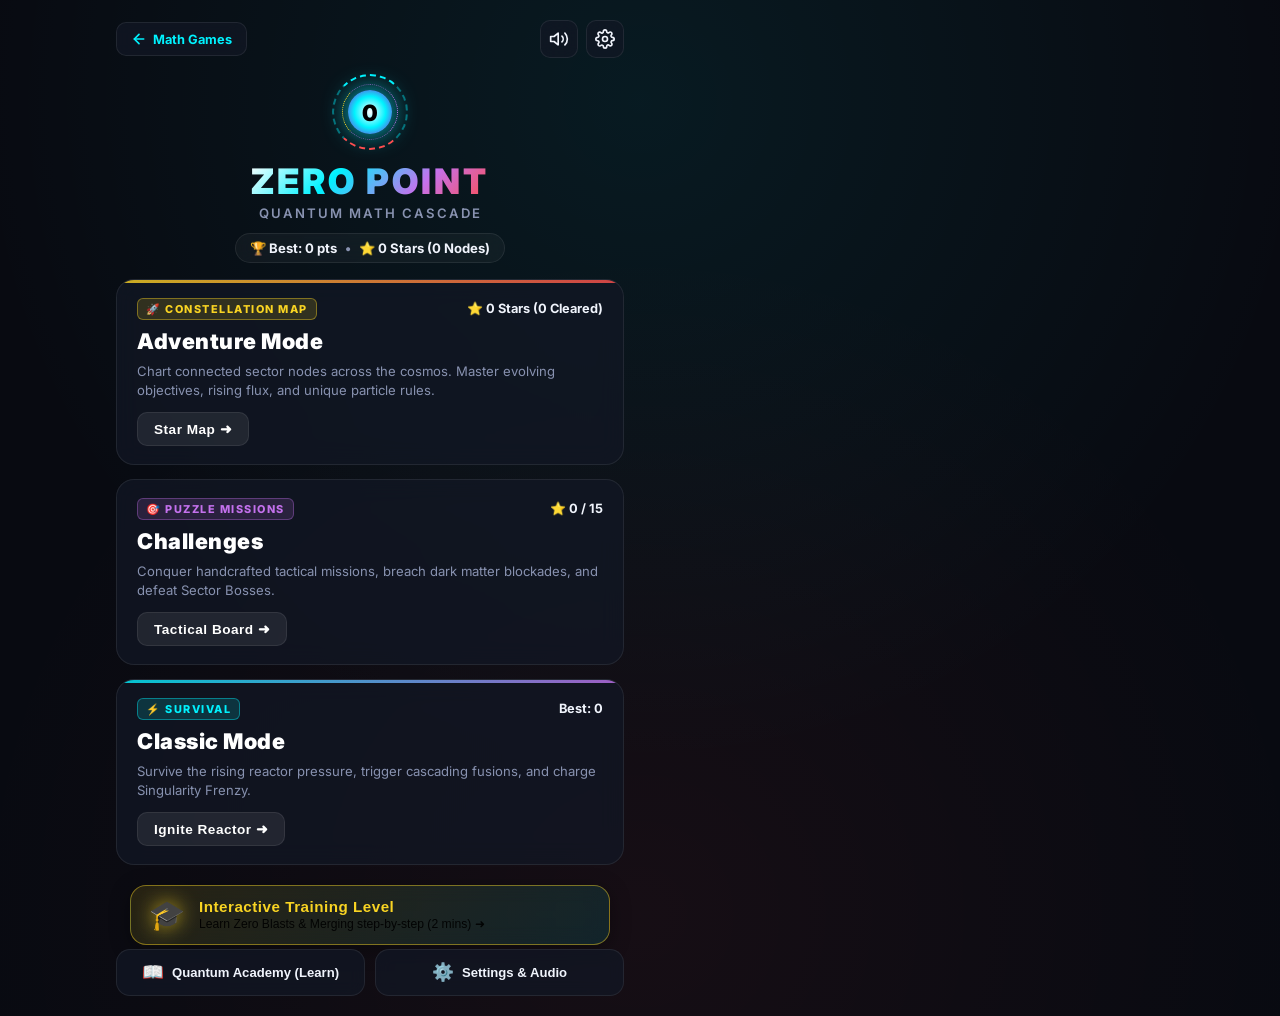
==== commit 8e0ae42f: "Implement Adventure Constellation Nodes system with procedural rule generator and convert campaign t" ====
--- a/zero-point/index.html
+++ b/zero-point/index.html
@@ -2,12 +2,12 @@
 <html lang="en">
 <head>
     <meta charset="UTF-8">
-    <meta name="viewport" content="width=device-width, initial-scale=1.0, maximum-scale=1.0, user-scalable=no">
+    <meta name="viewport" content="width=device-width, initial-scale=1.0, maximum-scale=1.0, user-scalable=no, viewport-fit=cover">
     <title>ZERO POINT — Quantum Math Cascade</title>
     <link rel="stylesheet" href="style.css">
     <link rel="preconnect" href="https://fonts.googleapis.com">
     <link rel="preconnect" href="https://fonts.gstatic.com" crossorigin>
-    <link href="https://fonts.googleapis.com/css2?family=Inter:wght@400;600;700;800;900&display=swap" rel="stylesheet">
+    <link href="https://fonts.googleapis.com/css2?family=Inter:wght@400;600;700;800;900&family=Lato:wght@400;700;900&display=swap" rel="stylesheet">
 </head>
 <body>
     <div id="game-root">
@@ -61,6 +61,26 @@
 
             <!-- Mode Selection Cards -->
             <div class="mode-cards-container">
+                <div class="mode-card mode-adventure" id="card-play-adventure">
+                    <div class="mode-header">
+                        <span class="mode-badge badge-adventure">🚀 CONSTELLATION MAP</span>
+                        <span id="home-card-stars" class="mode-stat">⭐ 0 Nodes</span>
+                    </div>
+                    <h2 class="mode-title">Adventure Mode</h2>
+                    <p class="mode-desc">Chart connected sector nodes across the cosmos. Master evolving objectives, rising flux, and unique particle rules.</p>
+                    <button class="btn-mode-action">Star Map ➜</button>
+                </div>
+
+                <div class="mode-card mode-challenges" id="card-play-challenges">
+                    <div class="mode-header">
+                        <span class="mode-badge badge-challenges">🎯 PUZZLE MISSIONS</span>
+                        <span id="home-card-challenge-stars" class="mode-stat">⭐ 0 / 15</span>
+                    </div>
+                    <h2 class="mode-title">Challenges</h2>
+                    <p class="mode-desc">Conquer handcrafted tactical missions, breach dark matter blockades, and defeat Sector Bosses.</p>
+                    <button class="btn-mode-action">Tactical Board ➜</button>
+                </div>
+
                 <div class="mode-card mode-classic" id="card-play-classic">
                     <div class="mode-header">
                         <span class="mode-badge badge-classic">⚡ SURVIVAL</span>
@@ -69,16 +89,6 @@
                     <h2 class="mode-title">Classic Mode</h2>
                     <p class="mode-desc">Survive the rising reactor pressure, trigger cascading fusions, and charge Singularity Frenzy.</p>
                     <button class="btn-mode-action">Ignite Reactor ➜</button>
-                </div>
-
-                <div class="mode-card mode-adventure" id="card-play-adventure">
-                    <div class="mode-header">
-                        <span class="mode-badge badge-adventure">🚀 CAMPAIGN</span>
-                        <span id="home-card-stars" class="mode-stat">⭐ 0 / 15</span>
-                    </div>
-                    <h2 class="mode-title">Adventure Mode</h2>
-                    <p class="mode-desc">Conquer handcrafted quantum sectors, complete tactical objectives under turn limits, and earn stars.</p>
-                    <button class="btn-mode-action">Sector Map ➜</button>
                 </div>
             </div>
 
@@ -105,25 +115,63 @@
         </section>
 
         <!-- ========================================== -->
-        <!-- SCREEN 2: ADVENTURE MODE (Sector & Levels) -->
-        <!-- ========================================== -->
-        <section id="screen-adventure-map" class="screen-view">
+        <!-- SCREEN 2: ADVENTURE CONSTELLATION MAP      -->
+        <!-- ========================================== -->
+        <section id="screen-adventure-nodes" class="screen-view">
+            <header class="adv-nodes-header">
+                <button id="btn-adv-nodes-back" class="btn-icon" title="Back to Home">
+                    <svg width="20" height="20" viewBox="0 0 24 24" fill="none" stroke="currentColor" stroke-width="2.5" stroke-linecap="round" stroke-linejoin="round">
+                        <line x1="19" y1="12" x2="5" y2="12"></line>
+                        <polyline points="12 19 5 12 12 5"></polyline>
+                    </svg>
+                </button>
+                <div class="adv-nodes-title-group">
+                    <span class="adv-sector-badge" id="adv-nodes-sector-badge">SECTOR 01</span>
+                    <h2 id="adv-nodes-sector-title">Subatomic Genesis</h2>
+                </div>
+                <div class="adv-nodes-stats">
+                    <span id="adv-nodes-stars-pill" class="stars-pill">⭐ 0 Stars</span>
+                </div>
+            </header>
+
+            <!-- Sector Navigator Bar -->
+            <div class="sector-nav-bar">
+                <button id="btn-prev-sector" class="btn-sector-nav" title="Previous Sector">◀</button>
+                <div class="sector-indicator" id="sector-indicator-text">Sector 1 of 2</div>
+                <button id="btn-next-sector" class="btn-sector-nav" title="Next Sector">▶</button>
+            </div>
+
+            <!-- Constellation Map Viewport -->
+            <div class="adv-map-viewport" id="adv-map-viewport">
+                <div class="adv-map-canvas-container" id="adv-map-canvas-container">
+                    <svg class="adv-map-svg" id="adv-map-svg"></svg>
+                    <div class="adv-map-nodes-layer" id="adv-map-nodes-layer">
+                        <!-- Populated dynamically by game.js via NodeGenerator -->
+                    </div>
+                </div>
+            </div>
+        </section>
+
+        <!-- ========================================== -->
+        <!-- SCREEN 2B: TACTICAL CHALLENGES (Handcrafted) -->
+        <!-- ========================================== -->
+        <section id="screen-challenges" class="screen-view">
             <header class="adv-header">
-                <button id="btn-adv-to-home" class="btn-icon" title="Back to Home">
+                <button id="btn-challenges-to-home" class="btn-icon" title="Back to Home">
                     <svg width="20" height="20" viewBox="0 0 24 24" fill="none" stroke="currentColor" stroke-width="2.5" stroke-linecap="round" stroke-linejoin="round">
                         <line x1="19" y1="12" x2="5" y2="12"></line>
                         <polyline points="12 19 5 12 12 5"></polyline>
                     </svg>
                 </button>
                 <div class="adv-title-group">
-                    <span class="adv-sector-badge">CAMPAIGN MAP</span>
-                    <h2>Sector 1: Subatomic Genesis</h2>
-                </div>
-                <div class="adv-total-stars" id="adv-header-stars">⭐ 0 / 15</div>
+                    <span class="adv-sector-badge">CHALLENGES</span>
+                    <h2>Tactical Missions</h2>
+                </div>
+                <div class="adv-total-stars" id="challenges-header-stars">⭐ 0 / 15</div>
             </header>
 
             <div class="levels-scroll-container">
-                <div class="levels-grid" id="adventure-levels-grid">
+                <div class="levels-grid" id="challenges-levels-grid">
                     <!-- Populated dynamically by game.js -->
                 </div>
             </div>
@@ -239,7 +287,7 @@
                             <span class="bounty-name" id="bounty-name">Supernova Forge</span>
                         </div>
                         <div class="bounty-reward" id="bounty-reward">
-                            +1,200 pts • ⚡ +1 Swap
+                            +50 pts • ⚡ +1 Swap
                         </div>
                     </div>
                     <div class="bounty-desc-row">
@@ -251,7 +299,7 @@
                     </div>
                 </div>
 
-                <!-- Tactical HUD (Hold slot & Swap Tokens & Queue preview & Rise countdown) -->
+                <!-- Tactical HUD (Hold slot & Swap Tokens & Queue preview) -->
                 <div class="tactical-hud">
                     <div class="hold-section">
                         <span class="tactical-label">Hold [C]</span>
@@ -267,11 +315,6 @@
                         </div>
                     </div>
 
-                    <div class="turn-counter">
-                        <span class="tactical-label" id="turn-counter-label">Rising In</span>
-                        <span id="rise-counter" class="counter-ring">5 Drops</span>
-                    </div>
-
                     <div class="queue-section">
                         <span class="tactical-label">Next</span>
                         <div class="queue-preview">
@@ -281,6 +324,15 @@
                     </div>
                 </div>
 
+                <!-- Containment & Rise Countdown (Dedicated Line) -->
+                <div class="rise-status-bar" id="rise-status-bar">
+                    <div class="rise-status-content">
+                        <span class="rise-status-icon">⚠️</span>
+                        <span class="rise-status-label" id="turn-counter-label">Rising In</span>
+                        <span id="rise-counter" class="counter-ring">5 Drops</span>
+                    </div>
+                </div>
+
                 <!-- Canvas Game Arena -->
                 <div class="canvas-wrapper" id="canvas-container">
                     <div id="swap-banner" class="swap-banner" style="display: none;">
@@ -291,12 +343,10 @@
 
                 <!-- Controls Hint -->
                 <div class="controls-bar">
-                    <span class="desktop-hint">🖱️ Move mouse / [←][→] &bull; Click/[Space] drop &bull; [C] hold &bull; [S] swap &bull; [F] frenzy</span>
+                    <span class="desktop-hint">🖱️ Move mouse / [←][→] &bull; Click/[Space] drop &bull; [C] hold &bull; [S] swap &bull; ⚡ Overdrive at 100%</span>
                     <div class="touch-action-buttons">
                         <button id="btn-touch-hold" class="action-btn">Hold [C]</button>
                         <button id="btn-touch-swap" class="action-btn btn-swap">⚡ Swap (1)</button>
-                        <button id="btn-touch-frenzy" class="action-btn" style="display: none; background: linear-gradient(135deg, var(--purple), var(--gold)); color: #000; font-weight: 900;">🔥 Frenzy!</button>
-                        <button id="btn-touch-drop" class="action-btn btn-primary">Drop Orb</button>
                     </div>
                 </div>
             </div>
@@ -402,7 +452,7 @@
                     <div class="special-card">
                         <span class="special-icon cyan">÷2</span>
                         <div>
-                            <h4>[÷2] Halve (Split)</h4>
+                            <h4>[÷2] Divide (Halve)</h4>
                             <p>Cuts a number in half (e.g. 8 becomes 4), perfect for matching smaller numbers on the board.</p>
                         </div>
                     </div>
@@ -449,7 +499,7 @@
                 </div>
                 <div class="codex-card">
                     <h3>🎯 Tactical Bounties</h3>
-                    <p>In Classic Mode, in-run bounties appear at the top. Fulfilling these mini-missions awards thousands of bonus points and free Quantum Swap Tokens!</p>
+                    <p>In Classic Mode, in-run bounties appear at the top. Fulfilling these mini-missions awards valuable bonus points and free Quantum Swap Tokens!</p>
                 </div>
             </div>
 
@@ -564,13 +614,24 @@
                     <div class="setting-row">
                         <div class="setting-label">
                             <strong>Screen Shake</strong>
-                            <p>Haptic camera rumble on heavy detonations</p>
+                            <p>Camera rumble on heavy detonations</p>
                         </div>
                         <select id="setting-shake-select" class="setting-select">
                             <option value="high" selected>Full (Exciting)</option>
                             <option value="mild">Mild</option>
                             <option value="off">Off (Reduced Motion)</option>
                         </select>
+                    </div>
+
+                    <div class="setting-row">
+                        <div class="setting-label">
+                            <strong>Haptic Feedback</strong>
+                            <p>Tactile vibration ticks on column moves and impacts</p>
+                        </div>
+                        <label class="toggle-switch">
+                            <input type="checkbox" id="setting-vibration-toggle" checked>
+                            <span class="toggle-slider"></span>
+                        </label>
                     </div>
                 </div>
 
@@ -622,10 +683,63 @@
                 </div>
             </div>
         </div>
+
+        <!-- ========================================== -->
+        <!-- MODAL: NODE INSPECTION & PREVIEW           -->
+        <!-- ========================================== -->
+        <div id="modal-node-preview" class="overlay">
+            <div class="modal-card node-preview-card">
+                <div class="node-preview-header">
+                    <div class="node-badge-row">
+                        <span id="node-preview-sector-badge" class="badge-adventure">SECTOR 1</span>
+                        <span id="node-preview-id-badge" class="badge-node-id">NODE 1-04</span>
+                    </div>
+                    <button id="btn-close-node-preview" class="btn-icon" aria-label="Close">✕</button>
+                </div>
+
+                <h3 id="node-preview-title" class="node-preview-title">Dark Matter Trench</h3>
+                <p id="node-preview-desc" class="node-preview-desc">Shatter 3 Dark Matter obstacle cores</p>
+
+                <!-- Dynamic Modifiers List -->
+                <div id="node-preview-modifiers" class="node-modifiers-list">
+                    <!-- Dynamic tag pills: e.g. ⚡ Turbulent Flux, 🧩 Pure Singles -->
+                </div>
+
+                <!-- Star Requirements -->
+                <div class="node-star-targets">
+                    <div class="star-target-row" id="target-star-1">
+                        <span class="star-icon">⭐</span>
+                        <span class="star-desc" id="star-desc-1">Clear Node Objective</span>
+                        <span class="star-status" id="star-status-1">☆</span>
+                    </div>
+                    <div class="star-target-row" id="target-star-2">
+                        <span class="star-icon">⭐</span>
+                        <span class="star-desc" id="star-desc-2">Finish within 11 Drops</span>
+                        <span class="star-status" id="star-status-2">☆</span>
+                    </div>
+                    <div class="star-target-row" id="target-star-3">
+                        <span class="star-icon">⭐</span>
+                        <span class="star-desc" id="star-desc-3">Score 180+ Points</span>
+                        <span class="star-status" id="star-status-3">☆</span>
+                    </div>
+                </div>
+
+                <!-- Records Row -->
+                <div class="node-records-row">
+                    <span>🏆 Best: <strong id="node-best-score">-</strong></span>
+                    <span>🎯 Drops: <strong id="node-best-drops">-</strong></span>
+                </div>
+
+                <div class="node-preview-actions">
+                    <button id="btn-launch-node" class="btn-large btn-vibrant">LAUNCH NODE ➜</button>
+                </div>
+            </div>
+        </div>
     </div>
 
     <!-- Scripts -->
     <script src="audio.js"></script>
+    <script src="nodeGenerator.js"></script>
     <script src="game.js"></script>
 </body>
 </html>
--- a/zero-point/style.css
+++ b/zero-point/style.css
@@ -13,6 +13,7 @@
     --danger: #ff2a5f;
     --danger-glow: rgba(255, 42, 95, 0.5);
     --font-stack: 'Inter', -apple-system, BlinkMacSystemFont, 'Segoe UI', Roboto, sans-serif;
+    --font-numbers: 'Lato', 'Inter', -apple-system, BlinkMacSystemFont, 'Segoe UI', Roboto, sans-serif;
 }
 
 * {
@@ -29,10 +30,17 @@
     color: var(--text-primary);
     font-family: var(--font-stack);
     min-height: 100vh;
+    min-height: 100dvh;
     display: flex;
     justify-content: center;
     align-items: center;
     overflow-x: hidden;
+    overscroll-behavior: none;
+    -webkit-overflow-scrolling: touch;
+    padding-top: env(safe-area-inset-top, 0px);
+    padding-bottom: env(safe-area-inset-bottom, 0px);
+    padding-left: env(safe-area-inset-left, 0px);
+    padding-right: env(safe-area-inset-right, 0px);
     background-image: 
         radial-gradient(circle at 50% 10%, rgba(0, 242, 254, 0.07) 0%, transparent 60%),
         radial-gradient(circle at 50% 90%, rgba(255, 78, 80, 0.06) 0%, transparent 60%);
@@ -41,6 +49,7 @@
 #game-root {
     width: 100%;
     min-height: 100vh;
+    min-height: 100dvh;
     display: flex;
     justify-content: center;
     align-items: center;
@@ -159,6 +168,7 @@
 }
 
 .stat-pill .value {
+    font-family: var(--font-numbers);
     font-size: 1.2rem;
     font-weight: 800;
     color: var(--text-primary);
@@ -210,6 +220,7 @@
 }
 
 .overdrive-percent {
+    font-family: var(--font-numbers);
     font-size: 0.75rem;
     font-weight: 900;
     color: var(--cyan);
@@ -256,12 +267,12 @@
     100% { transform: scale(1.02); filter: brightness(1.2); }
 }
 
-/* Top Action HUD: Hold & Next Queue */
+/* Top Action HUD: Hold, Swap & Next Queue */
 .tactical-hud {
     width: 100%;
     display: flex;
-    justify-content: space-between;
-    align-items: center;
+    justify-content: space-around;
+    align-items: flex-start;
     background: var(--bg-card);
     border: 1px solid var(--border-color);
     border-radius: 14px;
@@ -269,26 +280,27 @@
     backdrop-filter: blur(8px);
 }
 
-.hold-section, .queue-section {
-    display: flex;
-    align-items: center;
-    gap: 10px;
+.hold-section, .swap-section, .queue-section {
+    display: flex;
+    flex-direction: column;
+    align-items: center;
+    gap: 5px;
 }
 
 .tactical-label {
-    font-size: 0.65rem;
-    color: var(--text-muted);
-    font-weight: 800;
-    letter-spacing: 1px;
+    font-size: 0.72rem;
+    color: var(--text-muted);
+    font-weight: 800;
+    letter-spacing: 0.8px;
     text-transform: uppercase;
 }
 
 .slot {
-    width: 44px;
-    height: 44px;
-    border-radius: 10px;
-    background: rgba(0, 0, 0, 0.35);
-    border: 1px dashed var(--border-color);
+    width: 48px;
+    height: 48px;
+    border-radius: 12px;
+    background: rgba(0, 0, 0, 0.4);
+    border: 1.5px dashed var(--border-color);
     display: flex;
     align-items: center;
     justify-content: center;
@@ -299,12 +311,21 @@
 
 .slot:hover {
     border-color: var(--purple);
-    box-shadow: 0 0 10px rgba(196, 113, 237, 0.3);
+    box-shadow: 0 0 12px rgba(196, 113, 237, 0.35);
 }
 
 .hold-slot.active {
     border-style: solid;
     border-color: var(--purple);
+    box-shadow: 0 0 12px rgba(196, 113, 237, 0.25);
+}
+
+#hold-text {
+    font-family: var(--font-numbers);
+    font-size: 1.25rem;
+    font-weight: 900;
+    letter-spacing: -0.5px;
+    display: inline-block;
 }
 
 /* Quantum Swap Slot */
@@ -316,15 +337,24 @@
 }
 
 .swap-slot {
-    border-color: rgba(0, 242, 254, 0.3);
+    font-family: var(--font-numbers);
+    border-color: rgba(0, 242, 254, 0.35);
     color: var(--cyan);
     font-weight: 900;
-    font-size: 0.85rem;
+    font-size: 1.15rem;
+}
+
+.swap-token-text {
+    font-family: var(--font-numbers);
+    font-size: 1.15rem;
+    font-weight: 900;
+    letter-spacing: 0.5px;
+    display: inline-block;
 }
 
 .swap-slot:hover {
     border-color: var(--cyan);
-    box-shadow: 0 0 10px var(--cyan-glow);
+    box-shadow: 0 0 12px var(--cyan-glow);
 }
 
 .swap-slot.has-tokens {
@@ -394,6 +424,7 @@
 }
 
 .bounty-reward {
+    font-family: var(--font-numbers);
     font-size: 0.68rem;
     font-weight: 800;
     color: var(--gold);
@@ -412,6 +443,7 @@
 }
 
 .bounty-progress-text {
+    font-family: var(--font-numbers);
     font-weight: 800;
     color: var(--cyan);
 }
@@ -432,19 +464,74 @@
 
 .queue-preview {
     display: flex;
-    gap: 6px;
-}
-
-.turn-counter {
-    display: flex;
-    flex-direction: column;
-    align-items: center;
+    gap: 8px;
+}
+
+.next-slot {
+    border-color: rgba(255, 255, 255, 0.22);
+}
+
+.queue-orb-label {
+    font-family: var(--font-numbers);
+    font-weight: 900;
+    font-size: 1.25rem;
+    letter-spacing: -0.5px;
+    display: inline-block;
+}
+
+/* Dedicated Rise Countdown Line */
+.rise-status-bar {
+    width: 100%;
+    display: flex;
+    justify-content: center;
+    align-items: center;
+    background: rgba(18, 23, 37, 0.7);
+    border: 1px solid rgba(255, 78, 80, 0.28);
+    border-radius: 10px;
+    padding: 6px 14px;
+    backdrop-filter: blur(8px);
+    transition: all 0.25s ease;
+}
+
+.rise-status-content {
+    display: inline-flex;
+    align-items: center;
+    gap: 8px;
+}
+
+.rise-status-icon {
+    font-size: 0.85rem;
+    line-height: 1;
+}
+
+.rise-status-label {
+    font-size: 0.72rem;
+    color: var(--text-muted);
+    font-weight: 800;
+    letter-spacing: 0.8px;
+    text-transform: uppercase;
 }
 
 .counter-ring {
-    font-size: 0.85rem;
-    font-weight: 800;
+    font-family: var(--font-numbers);
+    font-size: 0.98rem;
+    font-weight: 900;
     color: var(--orange);
+    letter-spacing: 0.5px;
+    font-variant-numeric: tabular-nums;
+    text-shadow: 0 0 10px rgba(255, 78, 80, 0.35);
+}
+
+.rise-status-bar.danger-pulse {
+    border-color: var(--danger);
+    background: rgba(255, 42, 95, 0.15);
+    box-shadow: 0 0 14px var(--danger-glow);
+    animation: riseDangerPulse 0.8s infinite alternate;
+}
+
+@keyframes riseDangerPulse {
+    0% { transform: scale(1); box-shadow: 0 0 8px rgba(255, 42, 95, 0.3); }
+    100% { transform: scale(1.015); box-shadow: 0 0 16px rgba(255, 42, 95, 0.6); }
 }
 
 /* Canvas Container */
@@ -507,16 +594,17 @@
     background: var(--bg-card);
     border: 1px solid var(--border-color);
     color: var(--text-primary);
-    padding: 12px 6px;
+    padding: 8px 12px;
     border-radius: 12px;
     font-weight: 700;
-    font-size: 0.85rem;
+    font-size: 0.82rem;
     cursor: pointer;
     transition: all 0.2s;
-    min-height: 44px;
+    min-height: 38px;
     display: flex;
     align-items: center;
     justify-content: center;
+    gap: 6px;
 }
 
 .action-btn.btn-primary {
@@ -595,18 +683,38 @@
     }
 
     .tactical-hud {
-        gap: 6px;
-        padding: 4px 6px;
+        gap: 8px;
+        padding: 6px 10px;
     }
 
+    .tactical-label {
+        font-size: 0.68rem;
+    }
+
     .slot {
-        width: 38px;
-        height: 38px;
+        width: 44px;
+        height: 44px;
+    }
+
+    #hold-text, .queue-orb-label {
+        font-size: 1.15rem;
+    }
+
+    .swap-token-text, .swap-slot {
+        font-size: 1.05rem;
+    }
+
+    .rise-status-bar {
+        padding: 4px 10px;
+    }
+
+    .counter-ring {
+        font-size: 0.9rem;
     }
 
     .action-btn {
         padding: 10px 4px;
-        font-size: 0.78rem;
+        font-size: 0.88rem;
     }
 }
 
@@ -776,9 +884,11 @@
 }
 
 .game-over-card .num {
+    font-family: var(--font-numbers);
     font-size: 1.6rem;
     font-weight: 900;
     color: var(--cyan);
+    font-variant-numeric: tabular-nums;
 }
 
 
@@ -1049,6 +1159,24 @@
     letter-spacing: 0.5px;
 }
 
+.badge-challenges {
+    background: rgba(196, 113, 237, 0.15);
+    color: var(--purple);
+    border: 1px solid rgba(196, 113, 237, 0.35);
+}
+
+.mode-card.mode-challenges:hover {
+    border-color: var(--purple);
+    box-shadow: 0 8px 30px rgba(196, 113, 237, 0.25);
+}
+
+.mode-card.mode-challenges:hover .btn-mode-action {
+    background: var(--purple);
+    color: #fff;
+    border-color: var(--purple);
+    box-shadow: 0 0 15px rgba(196, 113, 237, 0.5);
+}
+
 .mode-card.mode-classic:hover .btn-mode-action {
     background: var(--cyan);
     color: #000;
@@ -1098,7 +1226,365 @@
 }
 
 /* ========================================================== */
-/* ADVENTURE CAMPAIGN MAP SCREEN STYLING                      */
+/* CONSTELLATION NODES MAP SCREEN STYLING                     */
+/* ========================================================== */
+#screen-adventure-nodes {
+    width: 100%;
+    height: 100%;
+    display: flex;
+    flex-direction: column;
+    position: relative;
+}
+
+.adv-nodes-header {
+    display: flex;
+    justify-content: space-between;
+    align-items: center;
+    width: 100%;
+    padding: 6px 0;
+    border-bottom: 1px solid rgba(255, 255, 255, 0.08);
+    margin-bottom: 8px;
+}
+
+.adv-nodes-title-group {
+    display: flex;
+    flex-direction: column;
+    align-items: center;
+    text-align: center;
+}
+
+.adv-nodes-title-group h2 {
+    font-size: 1.15rem;
+    font-weight: 900;
+    color: #ffffff;
+    letter-spacing: 0.5px;
+}
+
+.stars-pill {
+    font-size: 0.82rem;
+    font-weight: 800;
+    color: var(--gold);
+    background: rgba(249, 212, 35, 0.12);
+    border: 1px solid rgba(249, 212, 35, 0.35);
+    padding: 5px 12px;
+    border-radius: 20px;
+    display: inline-flex;
+    align-items: center;
+    gap: 4px;
+}
+
+.sector-nav-bar {
+    display: flex;
+    align-items: center;
+    justify-content: space-between;
+    background: rgba(255, 255, 255, 0.04);
+    border: 1px solid var(--border-color);
+    border-radius: 24px;
+    padding: 4px 12px;
+    margin-bottom: 10px;
+}
+
+.btn-sector-nav {
+    background: none;
+    border: none;
+    color: var(--cyan);
+    font-size: 1.15rem;
+    font-weight: 900;
+    cursor: pointer;
+    padding: 4px 12px;
+    border-radius: 12px;
+    transition: all 0.2s;
+}
+
+.btn-sector-nav:hover {
+    background: rgba(0, 242, 254, 0.15);
+    transform: scale(1.1);
+}
+
+.btn-sector-nav:disabled {
+    opacity: 0.25;
+    cursor: not-allowed;
+    transform: none;
+}
+
+.sector-indicator {
+    font-size: 0.84rem;
+    font-weight: 800;
+    color: var(--text-muted);
+    letter-spacing: 0.5px;
+}
+
+.adv-map-viewport {
+    flex: 1;
+    width: 100%;
+    overflow-y: auto;
+    overflow-x: hidden;
+    position: relative;
+    border-radius: 16px;
+    background: radial-gradient(circle at 50% 25%, rgba(196, 113, 237, 0.12) 0%, rgba(10, 15, 30, 0.85) 60%, rgba(5, 7, 15, 0.98) 100%);
+    border: 1.5px solid var(--border-color);
+    box-shadow: inset 0 0 35px rgba(0, 0, 0, 0.7);
+    -webkit-overflow-scrolling: touch;
+}
+
+.adv-map-canvas-container {
+    position: relative;
+    width: 100%;
+    min-height: 820px;
+}
+
+.adv-map-svg {
+    position: absolute;
+    top: 0;
+    left: 0;
+    width: 100%;
+    height: 100%;
+    pointer-events: none;
+    z-index: 1;
+}
+
+.adv-map-nodes-layer {
+    position: absolute;
+    top: 0;
+    left: 0;
+    width: 100%;
+    height: 100%;
+    z-index: 2;
+}
+
+/* Map Connectors (SVG Links) */
+.map-link-locked {
+    stroke: rgba(255, 255, 255, 0.12);
+    stroke-width: 2.5;
+    stroke-dasharray: 4 4;
+}
+
+.map-link-active {
+    stroke: #00f2fe;
+    stroke-width: 3.5;
+    filter: drop-shadow(0 0 6px rgba(0, 242, 254, 0.7));
+    stroke-linecap: round;
+}
+
+.map-link-bonus {
+    stroke: #ffd700;
+    stroke-width: 2.5;
+    stroke-dasharray: 6 3;
+    filter: drop-shadow(0 0 4px rgba(255, 215, 0, 0.5));
+}
+
+/* Map Nodes */
+.map-node {
+    position: absolute;
+    transform: translate(-50%, -50%);
+    width: 48px;
+    height: 48px;
+    border-radius: 50%;
+    border: 2px solid var(--border-color);
+    background: #0f172a;
+    display: flex;
+    flex-direction: column;
+    align-items: center;
+    justify-content: center;
+    cursor: pointer;
+    transition: all 0.22s cubic-bezier(0.175, 0.885, 0.32, 1.275);
+    box-shadow: 0 4px 15px rgba(0, 0, 0, 0.6);
+    user-select: none;
+    font-family: var(--font-numbers);
+}
+
+.map-node:hover {
+    transform: translate(-50%, -50%) scale(1.15);
+    z-index: 10;
+}
+
+.node-num-label {
+    font-size: 1.05rem;
+    font-weight: 900;
+    color: #ffffff;
+    line-height: 1;
+}
+
+.map-node.node-locked {
+    opacity: 0.4;
+    border-color: rgba(255, 255, 255, 0.15);
+    background: #0a0f1d;
+    cursor: not-allowed;
+}
+
+.map-node.node-locked:hover {
+    transform: translate(-50%, -50%);
+}
+
+.map-node.node-current {
+    border-color: var(--cyan);
+    background: radial-gradient(circle, #00f2fe 0%, #0072ff 100%);
+    color: #000;
+    box-shadow: 0 0 20px rgba(0, 242, 254, 0.8);
+    animation: node-beacon-pulse 2s infinite;
+}
+
+.map-node.node-current .node-num-label {
+    color: #000;
+}
+
+@keyframes node-beacon-pulse {
+    0% { box-shadow: 0 0 0 0 rgba(0, 242, 254, 0.7); }
+    70% { box-shadow: 0 0 0 16px rgba(0, 242, 254, 0); }
+    100% { box-shadow: 0 0 0 0 rgba(0, 242, 254, 0); }
+}
+
+.map-node.node-cleared {
+    border-color: var(--gold);
+    background: linear-gradient(135deg, rgba(249, 212, 35, 0.25), rgba(255, 78, 80, 0.2));
+}
+
+.map-node.node-cleared .node-num-label {
+    color: #ffffff;
+}
+
+.map-node.node-bonus {
+    border-color: var(--purple);
+    border-style: dashed;
+}
+
+.map-node.node-boss {
+    width: 60px;
+    height: 60px;
+    border-color: #ffd700;
+    border-width: 3px;
+    box-shadow: 0 0 25px rgba(255, 215, 0, 0.5);
+    background: radial-gradient(circle, rgba(255, 215, 0, 0.25) 0%, #0f172a 100%);
+}
+
+.node-star-badge {
+    position: absolute;
+    bottom: -15px;
+    font-size: 0.68rem;
+    letter-spacing: 1px;
+    white-space: nowrap;
+    color: var(--gold);
+    text-shadow: 0 0 4px rgba(0, 0, 0, 0.9);
+}
+
+/* Node Inspection / Preview Modal */
+.node-preview-card {
+    max-width: 390px;
+    width: 90%;
+    display: flex;
+    flex-direction: column;
+    gap: 12px;
+    padding: 22px;
+    text-align: left;
+    backdrop-filter: blur(16px);
+    border: 1.5px solid var(--border-color);
+}
+
+.node-preview-header {
+    display: flex;
+    justify-content: space-between;
+    align-items: center;
+}
+
+.node-badge-row {
+    display: flex;
+    align-items: center;
+    gap: 8px;
+}
+
+.badge-node-id {
+    font-family: var(--font-numbers);
+    font-size: 0.72rem;
+    font-weight: 900;
+    color: var(--cyan);
+    background: rgba(0, 242, 254, 0.12);
+    border: 1px solid rgba(0, 242, 254, 0.3);
+    padding: 3px 8px;
+    border-radius: 6px;
+    letter-spacing: 0.5px;
+}
+
+.node-preview-title {
+    font-size: 1.3rem;
+    font-weight: 900;
+    color: #ffffff;
+}
+
+.node-preview-desc {
+    font-size: 0.88rem;
+    color: var(--text-muted);
+    line-height: 1.4;
+}
+
+.node-modifiers-list {
+    display: flex;
+    flex-wrap: wrap;
+    gap: 6px;
+}
+
+.node-modifier-pill {
+    font-size: 0.72rem;
+    font-weight: 800;
+    background: rgba(255, 255, 255, 0.08);
+    border: 1px solid var(--border-color);
+    padding: 4px 9px;
+    border-radius: 8px;
+    color: var(--text-primary);
+    display: inline-flex;
+    align-items: center;
+    gap: 4px;
+}
+
+.node-star-targets {
+    display: flex;
+    flex-direction: column;
+    gap: 6px;
+    background: rgba(0, 0, 0, 0.3);
+    border: 1px solid var(--border-color);
+    padding: 10px 12px;
+    border-radius: 12px;
+}
+
+.star-target-row {
+    display: flex;
+    align-items: center;
+    justify-content: space-between;
+    font-size: 0.78rem;
+    color: var(--text-muted);
+}
+
+.star-target-row.achieved {
+    color: var(--gold);
+    font-weight: 700;
+}
+
+.node-records-row {
+    display: flex;
+    justify-content: space-around;
+    font-size: 0.8rem;
+    color: var(--text-muted);
+    background: rgba(255, 255, 255, 0.04);
+    padding: 6px 10px;
+    border-radius: 8px;
+}
+
+.btn-vibrant {
+    background: linear-gradient(135deg, #00f2fe 0%, #4facfe 100%);
+    color: #050b18;
+    font-weight: 900;
+    border: none;
+    box-shadow: 0 4px 20px rgba(0, 242, 254, 0.4);
+    cursor: pointer;
+    transition: all 0.2s;
+}
+
+.btn-vibrant:hover {
+    transform: translateY(-2px);
+    box-shadow: 0 6px 25px rgba(0, 242, 254, 0.6);
+}
+
+/* ========================================================== */
+/* TACTICAL CHALLENGES SCREEN STYLING                         */
 /* ========================================================== */
 .adv-header {
     width: 100%;
@@ -1185,6 +1671,7 @@
 }
 
 .level-num-badge {
+    font-family: var(--font-numbers);
     font-size: 0.72rem;
     font-weight: 900;
     background: rgba(0, 242, 254, 0.15);
@@ -1296,6 +1783,7 @@
 }
 
 .adv-obj-progress {
+    font-family: var(--font-numbers);
     color: var(--gold);
     font-weight: 800;
     font-variant-numeric: tabular-nums;
@@ -1426,6 +1914,7 @@
 }
 
 .codex-orb {
+    font-family: var(--font-numbers);
     padding: 8px 14px;
     border-radius: 10px;
     font-weight: 900;
@@ -1454,8 +1943,9 @@
 }
 
 .codex-op {
+    font-family: var(--font-numbers);
     font-size: 1.3rem;
-    font-weight: 900;
+    font-weight: 700;
     color: #ffffff;
 }
 
@@ -1473,6 +1963,7 @@
 }
 
 .tier-pill {
+    font-family: var(--font-numbers);
     font-weight: 900;
     font-size: 0.78rem;
     padding: 4px 10px;
@@ -1503,6 +1994,7 @@
 }
 
 .special-icon {
+    font-family: var(--font-numbers);
     width: 38px;
     height: 38px;
     border-radius: 10px;
@@ -1510,7 +2002,8 @@
     align-items: center;
     justify-content: center;
     font-size: 1.1rem;
-    font-weight: 900;
+    font-weight: 700;
+    letter-spacing: 0.5px;
     flex-shrink: 0;
 }
 
@@ -1657,6 +2150,7 @@
 }
 
 .vic-stat-card .num {
+    font-family: var(--font-numbers);
     font-size: 1.25rem;
     font-weight: 900;
     color: #ffffff;
@@ -1883,6 +2377,7 @@
 }
 
 .tutorial-badge {
+    font-family: var(--font-numbers);
     font-size: 0.7rem;
     font-weight: 900;
     background: rgba(0, 242, 254, 0.2);
